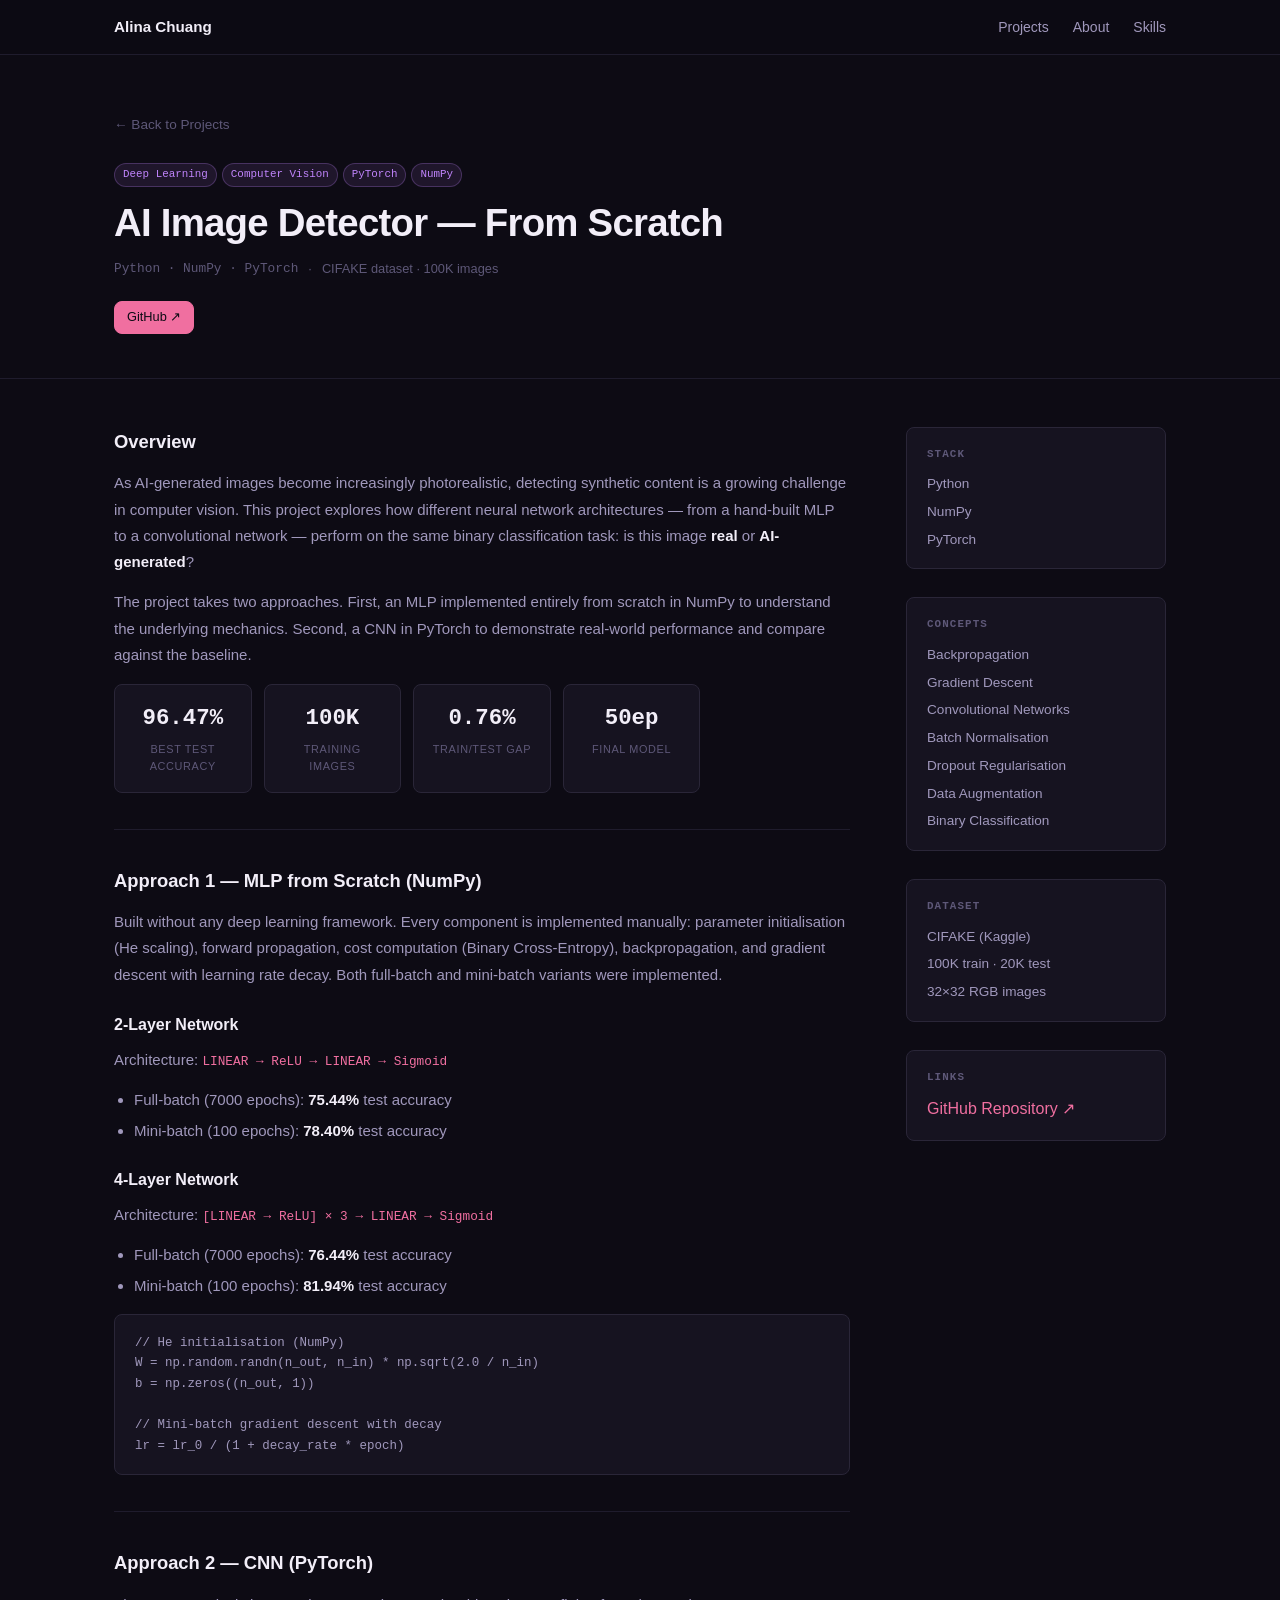
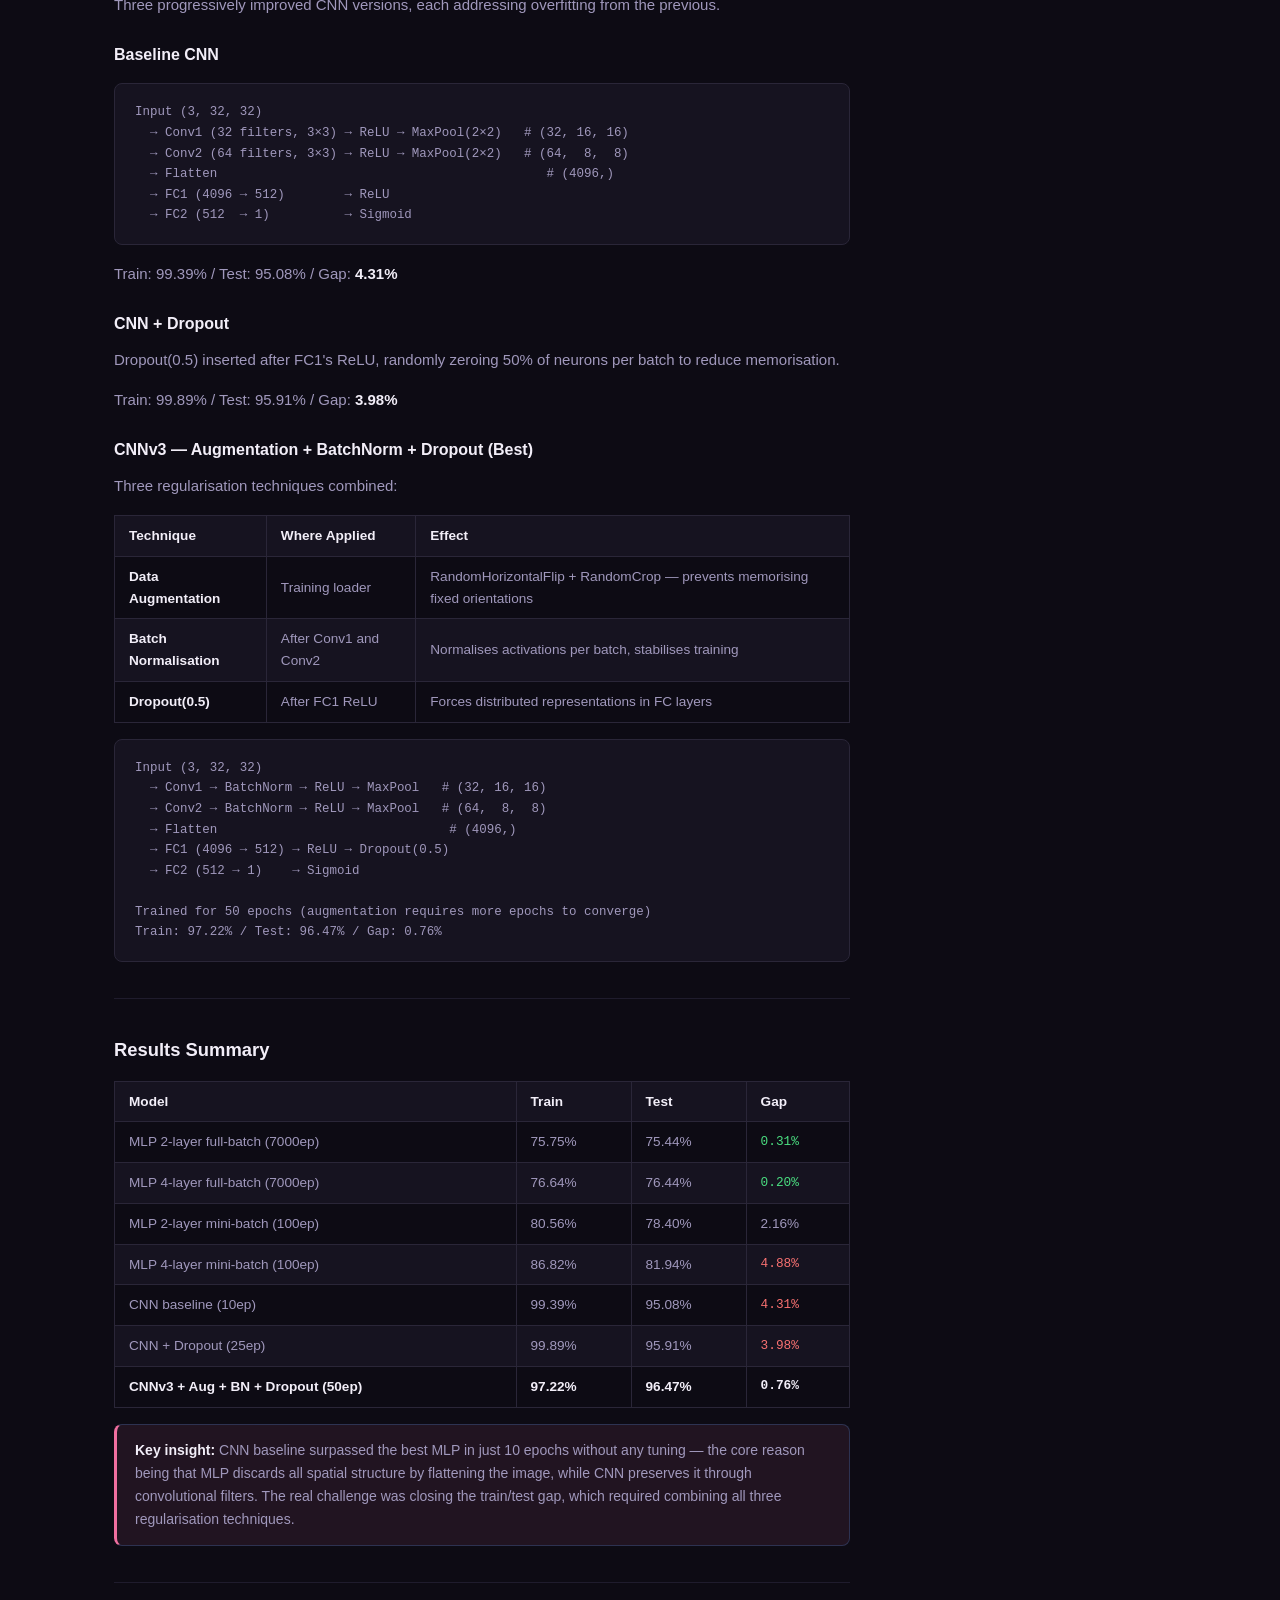
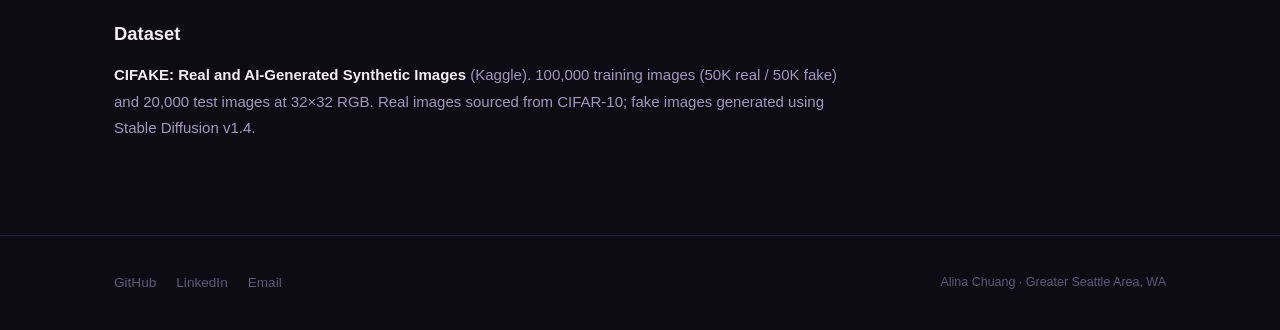
==== ai-detector.html @ 81449f3f "Initial portfolio" ====
<!DOCTYPE html>
<html lang="en">
<head>
  <meta charset="UTF-8">
  <meta name="viewport" content="width=device-width, initial-scale=1.0">
  <title>AI Image Detector — Alina Chuang</title>
  <meta name="description" content="Binary classifier for real vs AI-generated images. MLP from scratch in NumPy, CNN in PyTorch. 96.47% test accuracy on CIFAKE.">
  <link rel="stylesheet" href="style.css">
</head>
<body>

<nav>
  <div class="nav-inner">
    <a href="index.html" class="nav-logo">Alina Chuang</a>
    <ul class="nav-links">
      <li><a href="index.html#projects">Projects</a></li>
      <li><a href="index.html#about">About</a></li>
      <li><a href="index.html#skills">Skills</a></li>
    </ul>
  </div>
</nav>

<!-- ── Project Hero ─────────────────────────────────── -->
<section class="proj-hero">
  <div class="container">
    <a href="index.html#projects" class="back-link">← Back to Projects</a>

    <div class="card-tags" style="margin-bottom: 14px;">
      <span class="tag tag-ml">Deep Learning</span>
      <span class="tag tag-ml">Computer Vision</span>
      <span class="tag tag-ml">PyTorch</span>
      <span class="tag tag-ml">NumPy</span>
    </div>

    <h1>AI Image Detector — From Scratch</h1>

    <div class="proj-meta">
      <span style="font-size: .8rem; color: var(--text-muted); font-family: var(--mono);">Python · NumPy · PyTorch</span>
      <span style="font-size: .8rem; color: var(--text-muted);">·</span>
      <span style="font-size: .8rem; color: var(--text-muted);">CIFAKE dataset · 100K images</span>
    </div>

    <div class="proj-links">
      <a href="https://github.com/alina0607/ai-image-detector-from-scratch" class="btn btn-primary btn-sm" target="_blank" rel="noopener">GitHub ↗</a>
    </div>
  </div>
</section>

<!-- ── Body ─────────────────────────────────────────── -->
<div class="proj-body">
  <div class="container">
    <div class="proj-grid">

      <!-- Main content -->
      <article class="prose">

        <h2>Overview</h2>
        <p>
          As AI-generated images become increasingly photorealistic, detecting synthetic content
          is a growing challenge in computer vision. This project explores how different neural
          network architectures — from a hand-built MLP to a convolutional network — perform on
          the same binary classification task: is this image <strong>real</strong> or
          <strong>AI-generated</strong>?
        </p>
        <p>
          The project takes two approaches. First, an MLP implemented entirely from scratch in
          NumPy to understand the underlying mechanics. Second, a CNN in PyTorch to demonstrate
          real-world performance and compare against the baseline.
        </p>

        <div class="result-grid">
          <div class="result-box">
            <div class="val">96.47%</div>
            <div class="lbl">Best Test Accuracy</div>
          </div>
          <div class="result-box">
            <div class="val">100K</div>
            <div class="lbl">Training Images</div>
          </div>
          <div class="result-box">
            <div class="val">0.76%</div>
            <div class="lbl">Train/Test Gap</div>
          </div>
          <div class="result-box">
            <div class="val">50ep</div>
            <div class="lbl">Final Model</div>
          </div>
        </div>

        <h2>Approach 1 — MLP from Scratch (NumPy)</h2>
        <p>
          Built without any deep learning framework. Every component is implemented manually:
          parameter initialisation (He scaling), forward propagation, cost computation
          (Binary Cross-Entropy), backpropagation, and gradient descent with learning rate decay.
          Both full-batch and mini-batch variants were implemented.
        </p>

        <h3>2-Layer Network</h3>
        <p>Architecture: <code style="font-family: var(--mono); font-size: .85em; color: var(--accent);">LINEAR → ReLU → LINEAR → Sigmoid</code></p>
        <ul>
          <li>Full-batch (7000 epochs): <strong>75.44%</strong> test accuracy</li>
          <li>Mini-batch (100 epochs): <strong>78.40%</strong> test accuracy</li>
        </ul>

        <h3>4-Layer Network</h3>
        <p>Architecture: <code style="font-family: var(--mono); font-size: .85em; color: var(--accent);">[LINEAR → ReLU] × 3 → LINEAR → Sigmoid</code></p>
        <ul>
          <li>Full-batch (7000 epochs): <strong>76.44%</strong> test accuracy</li>
          <li>Mini-batch (100 epochs): <strong>81.94%</strong> test accuracy</li>
        </ul>

        <div class="code-block">// He initialisation (NumPy)
W = np.random.randn(n_out, n_in) * np.sqrt(2.0 / n_in)
b = np.zeros((n_out, 1))

// Mini-batch gradient descent with decay
lr = lr_0 / (1 + decay_rate * epoch)</div>

        <h2>Approach 2 — CNN (PyTorch)</h2>
        <p>
          Three progressively improved CNN versions, each addressing overfitting from the previous.
        </p>

        <h3>Baseline CNN</h3>
        <div class="code-block">Input (3, 32, 32)
  → Conv1 (32 filters, 3×3) → ReLU → MaxPool(2×2)   # (32, 16, 16)
  → Conv2 (64 filters, 3×3) → ReLU → MaxPool(2×2)   # (64,  8,  8)
  → Flatten                                            # (4096,)
  → FC1 (4096 → 512)        → ReLU
  → FC2 (512  → 1)          → Sigmoid</div>
        <p>Train: 99.39% / Test: 95.08% / Gap: <strong>4.31%</strong></p>

        <h3>CNN + Dropout</h3>
        <p>
          Dropout(0.5) inserted after FC1's ReLU, randomly zeroing 50% of neurons per batch
          to reduce memorisation.
        </p>
        <p>Train: 99.89% / Test: 95.91% / Gap: <strong>3.98%</strong></p>

        <h3>CNNv3 — Augmentation + BatchNorm + Dropout (Best)</h3>
        <p>Three regularisation techniques combined:</p>

        <table class="compare-table">
          <thead>
            <tr><th>Technique</th><th>Where Applied</th><th>Effect</th></tr>
          </thead>
          <tbody>
            <tr>
              <td><strong>Data Augmentation</strong></td>
              <td>Training loader</td>
              <td>RandomHorizontalFlip + RandomCrop — prevents memorising fixed orientations</td>
            </tr>
            <tr>
              <td><strong>Batch Normalisation</strong></td>
              <td>After Conv1 and Conv2</td>
              <td>Normalises activations per batch, stabilises training</td>
            </tr>
            <tr>
              <td><strong>Dropout(0.5)</strong></td>
              <td>After FC1 ReLU</td>
              <td>Forces distributed representations in FC layers</td>
            </tr>
          </tbody>
        </table>

        <div class="code-block">Input (3, 32, 32)
  → Conv1 → BatchNorm → ReLU → MaxPool   # (32, 16, 16)
  → Conv2 → BatchNorm → ReLU → MaxPool   # (64,  8,  8)
  → Flatten                               # (4096,)
  → FC1 (4096 → 512) → ReLU → Dropout(0.5)
  → FC2 (512 → 1)    → Sigmoid

Trained for 50 epochs (augmentation requires more epochs to converge)
Train: 97.22% / Test: 96.47% / Gap: 0.76%</div>

        <h2>Results Summary</h2>

        <table class="compare-table">
          <thead>
            <tr><th>Model</th><th>Train</th><th>Test</th><th>Gap</th></tr>
          </thead>
          <tbody>
            <tr>
              <td>MLP 2-layer full-batch (7000ep)</td>
              <td>75.75%</td>
              <td>75.44%</td>
              <td class="good">0.31%</td>
            </tr>
            <tr>
              <td>MLP 4-layer full-batch (7000ep)</td>
              <td>76.64%</td>
              <td>76.44%</td>
              <td class="good">0.20%</td>
            </tr>
            <tr>
              <td>MLP 2-layer mini-batch (100ep)</td>
              <td>80.56%</td>
              <td>78.40%</td>
              <td>2.16%</td>
            </tr>
            <tr>
              <td>MLP 4-layer mini-batch (100ep)</td>
              <td>86.82%</td>
              <td>81.94%</td>
              <td class="bad">4.88%</td>
            </tr>
            <tr>
              <td>CNN baseline (10ep)</td>
              <td>99.39%</td>
              <td>95.08%</td>
              <td class="bad">4.31%</td>
            </tr>
            <tr>
              <td>CNN + Dropout (25ep)</td>
              <td>99.89%</td>
              <td>95.91%</td>
              <td class="bad">3.98%</td>
            </tr>
            <tr>
              <td><strong>CNNv3 + Aug + BN + Dropout (50ep)</strong></td>
              <td><strong>97.22%</strong></td>
              <td><strong>96.47%</strong></td>
              <td class="good"><strong>0.76%</strong></td>
            </tr>
          </tbody>
        </table>

        <div class="callout">
          <strong>Key insight:</strong> CNN baseline surpassed the best MLP in just 10 epochs
          without any tuning — the core reason being that MLP discards all spatial structure
          by flattening the image, while CNN preserves it through convolutional filters.
          The real challenge was closing the train/test gap, which required combining all three
          regularisation techniques.
        </div>

        <h2>Dataset</h2>
        <p>
          <strong>CIFAKE: Real and AI-Generated Synthetic Images</strong> (Kaggle).
          100,000 training images (50K real / 50K fake) and 20,000 test images at 32×32 RGB.
          Real images sourced from CIFAR-10; fake images generated using Stable Diffusion v1.4.
        </p>

      </article>

      <!-- Sidebar -->
      <aside class="proj-sidebar">
        <div class="sidebar-card">
          <h4>Stack</h4>
          <div class="sidebar-row">
            <span>Python</span>
            <span>NumPy</span>
            <span>PyTorch</span>
          </div>
        </div>
        <div class="sidebar-card">
          <h4>Concepts</h4>
          <div class="sidebar-row">
            <span>Backpropagation</span>
            <span>Gradient Descent</span>
            <span>Convolutional Networks</span>
            <span>Batch Normalisation</span>
            <span>Dropout Regularisation</span>
            <span>Data Augmentation</span>
            <span>Binary Classification</span>
          </div>
        </div>
        <div class="sidebar-card">
          <h4>Dataset</h4>
          <div class="sidebar-row">
            <span>CIFAKE (Kaggle)</span>
            <span>100K train · 20K test</span>
            <span>32×32 RGB images</span>
          </div>
        </div>
        <div class="sidebar-card">
          <h4>Links</h4>
          <div class="sidebar-row">
            <a href="https://github.com/alina0607/ai-image-detector-from-scratch" target="_blank" rel="noopener">GitHub Repository ↗</a>
          </div>
        </div>
      </aside>

    </div>
  </div>
</div>

<footer>
  <div class="container">
    <div class="footer-inner">
      <div class="footer-links">
        <a href="https://github.com/alina0607" target="_blank" rel="noopener">GitHub</a>
        <a href="https://www.linkedin.com/in/alina-chuang-a77608203/" target="_blank" rel="noopener">LinkedIn</a>
        <a href="mailto:huiyu06078@gmail.com">Email</a>
      </div>
      <span class="footer-copy">Alina Chuang · Greater Seattle Area, WA</span>
    </div>
  </div>
</footer>

</body>
</html>
---- style.css ----
/* ============================================================
   ALINA CHUANG — Portfolio Styles
   ============================================================ */

:root {
  --bg:          #0d0b14;
  --bg-card:     #161320;
  --bg-hover:    #1e1b2c;
  --border:      #2a2638;
  --border-sub:  #1f1c2d;

  --text:        #f2eef8;
  --text-sec:    #a098bc;
  --text-muted:  #5e5878;

  --accent:      #f06fa0;
  --accent-h:    #f891b8;
  --accent-bg:   rgba(240,111,160,0.09);

  --orange:      #fb923c;
  --green:       #4ade80;
  --purple:      #c084fc;
  --red:         #f87171;

  --r:    8px;
  --r-sm: 4px;
  --r-lg: 12px;
  --t:    150ms ease;

  --sans: -apple-system, BlinkMacSystemFont, 'Segoe UI', sans-serif;
  --mono: 'JetBrains Mono', 'Fira Code', Consolas, monospace;
}

*, *::before, *::after { box-sizing: border-box; margin: 0; padding: 0; }
html  { scroll-behavior: smooth; }
body  { background: var(--bg); color: var(--text); font-family: var(--sans);
        line-height: 1.6; -webkit-font-smoothing: antialiased; }
a     { color: var(--accent); text-decoration: none; transition: color var(--t); }
a:hover { color: var(--accent-h); }
img   { max-width: 100%; display: block; }

/* ── Layout ─────────────────────────────────────────── */
.container { max-width: 1100px; margin: 0 auto; padding: 0 24px; }
section    { padding: 80px 0; }

/* ── Nav ─────────────────────────────────────────────── */
nav {
  position: sticky; top: 0; z-index: 100;
  background: rgba(13,11,20,0.88);
  backdrop-filter: blur(14px);
  border-bottom: 1px solid var(--border-sub);
}
.nav-inner {
  display: flex; align-items: center; justify-content: space-between;
  padding: 14px 24px; max-width: 1100px; margin: 0 auto;
}
.nav-logo { font-weight: 700; font-size: .95rem; color: var(--text); }
.nav-logo:hover { color: var(--accent); }
.nav-links { display: flex; gap: 24px; list-style: none; }
.nav-links a { color: var(--text-sec); font-size: .875rem; }
.nav-links a:hover { color: var(--text); }

/* ── Hero ────────────────────────────────────────────── */
#hero {
  padding: 96px 0 72px;
  border-bottom: 1px solid var(--border-sub);
}
.hero-inner {
  display: flex; align-items: center;
  justify-content: space-between; gap: 56px;
}
.hero-text { flex: 1; min-width: 0; }
.hero-photo { flex-shrink: 0; }
.hero-avatar {
  width: 260px; height: 260px; border-radius: 50%;
  object-fit: cover; object-position: center top;
  border: 2px solid var(--border);
  box-shadow: 0 0 0 8px var(--accent-bg);
  display: block;
}
.hero-eyebrow {
  font-size: .75rem; font-family: var(--mono); color: var(--accent);
  text-transform: uppercase; letter-spacing: .12em; margin-bottom: 16px;
}
.hero-name {
  font-size: clamp(2.4rem,6vw,3.8rem); font-weight: 700;
  letter-spacing: -.025em; line-height: 1.1; margin-bottom: 10px;
}
.hero-role {
  font-size: 1.15rem; color: var(--text-sec); margin-bottom: 18px;
}
.hero-role .dot { color: var(--accent); margin: 0 6px; }
.hero-bio {
  font-size: .9375rem; color: var(--text-sec); max-width: 520px;
  line-height: 1.75; margin-bottom: 32px;
}
.hero-ctas { display: flex; gap: 10px; flex-wrap: wrap; }
@media (max-width: 640px) {
  .hero-inner { flex-direction: column-reverse; gap: 28px; }
  .hero-avatar { width: 120px; height: 120px; }
}

/* ── Buttons ─────────────────────────────────────────── */
.btn {
  display: inline-flex; align-items: center; gap: 6px;
  padding: 8px 16px; border-radius: var(--r);
  font-size: .875rem; font-weight: 500;
  border: 1px solid transparent; transition: all var(--t); cursor: pointer;
}
.btn-primary  { background: var(--accent); color: #0d0b14; border-color: var(--accent); }
.btn-primary:hover { background: var(--accent-h); border-color: var(--accent-h); color: #0d0b14; }
.btn-outline  { background: transparent; color: var(--text); border-color: var(--border); }
.btn-outline:hover { background: var(--bg-hover); border-color: var(--text-sec); color: var(--text); }
.btn-sm { padding: 5px 12px; font-size: .8rem; }

/* ── Section labels ──────────────────────────────────── */
.sec-label {
  font-size: .72rem; font-family: var(--mono); color: var(--accent);
  text-transform: uppercase; letter-spacing: .12em; margin-bottom: 6px;
}
.sec-title { font-size: 1.6rem; font-weight: 700; margin-bottom: 36px; }

/* ── Card thumbnails ────────────────────────────────── */
.card-thumb {
  margin: -24px -24px 0;
  border-radius: var(--r-lg) var(--r-lg) 0 0;
  overflow: hidden;
  aspect-ratio: 16/9;
  position: relative;
  display: block;
}
.card-thumb img {
  width: 100%; height: 100%; object-fit: cover; display: block;
  transition: transform 0.35s ease;
}
.project-card:hover .card-thumb img { transform: scale(1.04); }
.card-thumb-play {
  position: absolute; inset: 0;
  display: flex; align-items: center; justify-content: center;
  background: rgba(0,0,0,0.28);
  transition: background 0.2s;
}
.card-thumb:hover .card-thumb-play { background: rgba(0,0,0,0.48); }
.card-thumb-play svg { width: 52px; height: 52px; filter: drop-shadow(0 2px 8px rgba(0,0,0,.5)); }
.card-thumb-placeholder {
  margin: -24px -24px 0;
  border-radius: var(--r-lg) var(--r-lg) 0 0;
  aspect-ratio: 16/9;
  display: flex; align-items: center; justify-content: center;
  background: linear-gradient(135deg, #1a0e24 0%, #200d1c 50%, #1c1020 100%);
  position: relative; overflow: hidden;
}
.card-thumb-placeholder::before {
  content: '';
  position: absolute; inset: 0;
  background: radial-gradient(ellipse at 30% 40%, rgba(240,111,160,.18) 0%, transparent 60%),
              radial-gradient(ellipse at 70% 65%, rgba(251,146,60,.1) 0%, transparent 55%);
}
.card-thumb-placeholder span {
  font-size: .72rem; font-family: var(--mono); color: rgba(240,111,160,.65);
  letter-spacing: .1em; text-transform: uppercase; position: relative; z-index: 1;
  text-align: center; padding: 0 20px;
}

/* ── Project video hero (detail pages) ──────────────── */
.video-thumb {
  margin-bottom: 32px; border-radius: var(--r-lg); overflow: hidden;
  aspect-ratio: 16/9; position: relative; display: block;
  border: 1px solid var(--border);
}
.video-thumb img {
  width: 100%; height: 100%; object-fit: cover; display: block;
  transition: transform 0.3s ease;
}
.video-thumb:hover img { transform: scale(1.02); }
.video-thumb-play {
  position: absolute; inset: 0;
  display: flex; align-items: center; justify-content: center;
  background: rgba(0,0,0,0.3); transition: background 0.2s;
}
.video-thumb:hover .video-thumb-play { background: rgba(0,0,0,0.5); }
.video-thumb-play svg { width: 64px; height: 64px; filter: drop-shadow(0 2px 12px rgba(0,0,0,.6)); }

/* ── Project cards ───────────────────────────────────── */
.projects-grid {
  display: grid;
  grid-template-columns: repeat(auto-fill, minmax(310px,1fr));
  gap: 20px;
}
.project-card {
  background: var(--bg-card); border: 1px solid var(--border);
  border-radius: var(--r-lg); padding: 24px;
  display: flex; flex-direction: column; gap: 14px;
  transition: border-color var(--t), transform var(--t), box-shadow var(--t);
  box-shadow: 0 1px 4px rgba(0,0,0,.06);
}
.project-card:hover { border-color: var(--accent); transform: translateY(-2px); box-shadow: 0 8px 28px rgba(240,111,160,.12); }
.project-card.featured { border-color: rgba(88,166,255,.35); }

.card-top { display: flex; justify-content: space-between; align-items: flex-start; gap: 10px; }
.card-tags { display: flex; flex-wrap: wrap; gap: 5px; }
.card-links { display: flex; gap: 6px; flex-shrink: 0; }

.tag {
  font-size: .68rem; font-family: var(--mono);
  padding: 2px 8px; border-radius: 20px; font-weight: 500;
}
.tag-ml     { background: rgba(192,132,252,.1);  color: var(--purple); border: 1px solid rgba(192,132,252,.25); }
.tag-sys    { background: rgba(240,111,160,.1); color: var(--accent);  border: 1px solid rgba(240,111,160,.25); }
.tag-game   { background: rgba(251,146,60,.1);  color: var(--orange);  border: 1px solid rgba(251,146,60,.25);  }

.icon-link {
  font-size: .72rem; color: var(--text-muted);
  padding: 3px 8px; border: 1px solid var(--border);
  border-radius: var(--r-sm); transition: all var(--t); white-space: nowrap;
}
.icon-link:hover { color: var(--text); border-color: var(--text-sec); background: var(--bg-hover); }

.project-card h3 { font-size: 1rem; font-weight: 600; }
.project-card h3 a { color: var(--text); }
.project-card h3 a:hover { color: var(--accent); }
.project-card > p { font-size: .875rem; color: var(--text-sec); line-height: 1.65; flex-grow: 1; }

.card-stats {
  display: grid; grid-template-columns: repeat(3,1fr); gap: 10px;
  padding: 14px 0;
  border-top: 1px solid var(--border-sub);
  border-bottom: 1px solid var(--border-sub);
}
.stat-value { display: block; font-size: 1.05rem; font-weight: 700; font-family: var(--mono); color: var(--text); }
.stat-label { font-size: .65rem; color: var(--text-muted); text-transform: uppercase; letter-spacing: .05em; }
.card-stack { font-size: .72rem; font-family: var(--mono); color: var(--text-muted); }

/* ── About ───────────────────────────────────────────── */
.about-grid { display: grid; grid-template-columns: 1fr 260px; gap: 56px; align-items: start; }
.about-text p { color: var(--text-sec); margin-bottom: 14px; line-height: 1.75; font-size: .9375rem; }
.about-text p:last-child { margin-bottom: 0; }

/* Avatar */
.avatar {
  width: 80px; height: 80px; border-radius: 50%;
  background: var(--bg-hover); border: 2px solid var(--border);
  display: flex; align-items: center; justify-content: center;
  font-size: 1.4rem; font-weight: 700; color: var(--accent);
  margin-bottom: 20px; overflow: hidden;
}
.avatar img { width: 100%; height: 100%; object-fit: cover; }
.avatar-photo {
  width: 180px; border-radius: var(--r-lg);
  border: 1px solid var(--border);
  display: block; margin-bottom: 24px;
}

.sidebar-card {
  background: var(--bg-card); border: 1px solid var(--border);
  border-radius: var(--r); padding: 18px 20px; margin-bottom: 14px;
}
.sidebar-card:last-child { margin-bottom: 0; }
.sidebar-card h4 {
  font-size: .68rem; font-family: var(--mono);
  color: var(--text-muted); text-transform: uppercase;
  letter-spacing: .1em; margin-bottom: 10px;
}
.sidebar-row { display: flex; flex-direction: column; gap: 6px; }
.sidebar-row span { font-size: .85rem; color: var(--text-sec); }
.sidebar-row strong { color: var(--text); font-size: .875rem; }

/* ── Skills ──────────────────────────────────────────── */
.skills-grid { display: grid; grid-template-columns: repeat(auto-fill, minmax(200px,1fr)); gap: 14px; }
.skill-group {
  background: var(--bg-card); border: 1px solid var(--border);
  border-radius: var(--r); padding: 18px 20px;
}
.skill-group h4 {
  font-size: .68rem; font-family: var(--mono); color: var(--accent);
  text-transform: uppercase; letter-spacing: .1em; margin-bottom: 10px;
}
.skill-list { list-style: none; display: flex; flex-direction: column; gap: 5px; }
.skill-list li { font-size: .85rem; color: var(--text-sec); display: flex; align-items: center; gap: 7px; }
.skill-list li::before { content: '▸'; color: var(--accent); font-size: .65rem; flex-shrink: 0; }

/* ── Education ───────────────────────────────────────── */
.edu-list { display: flex; flex-direction: column; gap: 12px; margin-bottom: 28px; }
.edu-item {
  background: var(--bg-card); border: 1px solid var(--border);
  border-radius: var(--r); padding: 18px 22px;
  display: flex; justify-content: space-between; align-items: flex-start; gap: 16px;
}
.edu-school { font-weight: 600; color: var(--text); font-size: .925rem; }
.edu-degree  { font-size: .85rem; color: var(--text-sec); margin-top: 3px; }
.edu-detail  { font-size: .78rem; color: var(--text-muted); margin-top: 4px; font-family: var(--mono); }
.edu-date    { font-size: .78rem; color: var(--text-muted); white-space: nowrap; font-family: var(--mono); flex-shrink: 0; }

.awards-grid { display: grid; grid-template-columns: repeat(auto-fill, minmax(240px,1fr)); gap: 10px; }
.award-item {
  background: var(--bg-card); border: 1px solid var(--border);
  border-left: 3px solid var(--accent);
  border-radius: var(--r); padding: 14px 18px;
}
.award-title  { font-size: .875rem; font-weight: 600; color: var(--text); margin-bottom: 3px; }
.award-detail { font-size: .78rem; color: var(--text-muted); }

/* ── Experience strip ────────────────────────────────── */
.exp-list { display: flex; flex-direction: column; gap: 12px; }
.exp-item {
  background: var(--bg-card); border: 1px solid var(--border);
  border-radius: var(--r); padding: 18px 22px;
  display: flex; justify-content: space-between; align-items: flex-start; gap: 16px;
}
.exp-left {}
.exp-title  { font-weight: 600; color: var(--text); font-size: .925rem; }
.exp-place  { font-size: .85rem; color: var(--text-sec); margin-top: 2px; }
.exp-date   { font-size: .78rem; color: var(--text-muted); white-space: nowrap; font-family: var(--mono); flex-shrink: 0; }

/* ── Footer ──────────────────────────────────────────── */
footer { border-top: 1px solid var(--border-sub); padding: 36px 0; }
.footer-inner { display: flex; justify-content: space-between; align-items: center; flex-wrap: wrap; gap: 14px; }
.footer-links { display: flex; gap: 20px; }
.footer-links a { font-size: .85rem; color: var(--text-muted); }
.footer-links a:hover { color: var(--text); }
.footer-copy { font-size: .78rem; color: var(--text-muted); }

/* ══════════════════════════════════════════════════════
   PROJECT DETAIL PAGES
══════════════════════════════════════════════════════ */
.proj-hero { padding: 56px 0 44px; border-bottom: 1px solid var(--border-sub); }
.back-link {
  display: inline-flex; align-items: center; gap: 6px;
  font-size: .85rem; color: var(--text-muted); margin-bottom: 28px;
}
.back-link:hover { color: var(--text); }
.proj-hero h1 {
  font-size: clamp(1.75rem,4vw,2.4rem); font-weight: 700;
  letter-spacing: -.02em; line-height: 1.15; margin-bottom: 10px;
}
.proj-meta { display: flex; flex-wrap: wrap; align-items: center; gap: 10px; margin-top: 14px; }
.proj-links { display: flex; gap: 10px; margin-top: 22px; flex-wrap: wrap; }

.proj-body { padding: 48px 0 80px; }
.proj-grid { display: grid; grid-template-columns: 1fr 260px; gap: 56px; align-items: start; }

.prose h2 {
  font-size: 1.15rem; font-weight: 600; color: var(--text);
  margin: 36px 0 14px;
  padding-top: 36px; border-top: 1px solid var(--border-sub);
}
.prose h2:first-child { margin-top: 0; padding-top: 0; border-top: none; }
.prose h3 { font-size: 1rem; font-weight: 600; color: var(--text); margin: 24px 0 10px; }
.prose p  { font-size: .9375rem; color: var(--text-sec); line-height: 1.75; margin-bottom: 14px; }
.prose ul, .prose ol { margin: 0 0 14px 20px; display: flex; flex-direction: column; gap: 7px; }
.prose li { font-size: .9375rem; color: var(--text-sec); line-height: 1.6; }
.prose strong { color: var(--text); }

.code-block {
  background: var(--bg-card); border: 1px solid var(--border); border-radius: var(--r);
  padding: 18px 20px; margin: 16px 0; overflow-x: auto;
  font-family: var(--mono); font-size: .78rem; line-height: 1.65; color: var(--text-sec);
  white-space: pre;
}
.code-label { font-size: .65rem; font-family: var(--mono); color: var(--text-muted);
              text-transform: uppercase; letter-spacing: .08em; margin-bottom: 6px; }

.compare-table { width: 100%; border-collapse: collapse; margin: 16px 0; font-size: .85rem; }
.compare-table th { background: var(--bg-card); color: var(--text); padding: 9px 14px;
                    text-align: left; font-weight: 600; border: 1px solid var(--border); }
.compare-table td { padding: 9px 14px; border: 1px solid var(--border); color: var(--text-sec); }
.compare-table tr:nth-child(even) td { background: var(--bg-card); }
.compare-table .good { color: var(--green); font-family: var(--mono); font-size: .8rem; }
.compare-table .bad  { color: var(--red);   font-family: var(--mono); font-size: .8rem; }

.callout {
  background: var(--accent-bg); border: 1px solid rgba(88,166,255,.22);
  border-left: 3px solid var(--accent); border-radius: var(--r);
  padding: 14px 18px; margin: 16px 0; font-size: .875rem; color: var(--text-sec); line-height: 1.65;
}
.callout strong { color: var(--text); }

.result-grid { display: grid; grid-template-columns: repeat(auto-fill, minmax(130px,1fr)); gap: 12px; margin: 16px 0; }
.result-box {
  background: var(--bg-card); border: 1px solid var(--border); border-radius: var(--r);
  padding: 16px; text-align: center;
}
.result-box .val { font-size: 1.4rem; font-weight: 700; font-family: var(--mono); color: var(--text); }
.result-box .lbl { font-size: .68rem; color: var(--text-muted); text-transform: uppercase;
                   letter-spacing: .06em; margin-top: 4px; }

.proj-sidebar { display: flex; flex-direction: column; gap: 14px; position: sticky; top: 72px; }

/* ── Responsive ──────────────────────────────────────── */
@media (max-width: 768px) {
  section { padding: 60px 0; }
  #hero   { padding: 64px 0 48px; }
  .about-grid, .proj-grid { grid-template-columns: 1fr; gap: 32px; }
  .proj-sidebar { position: static; }
  .edu-item, .exp-item { flex-direction: column; gap: 4px; }
  .nav-links { gap: 16px; }
}
@media (max-width: 480px) {
  .nav-links { display: none; }
  .projects-grid { grid-template-columns: 1fr; }
  .card-stats { grid-template-columns: repeat(3,1fr); }
}
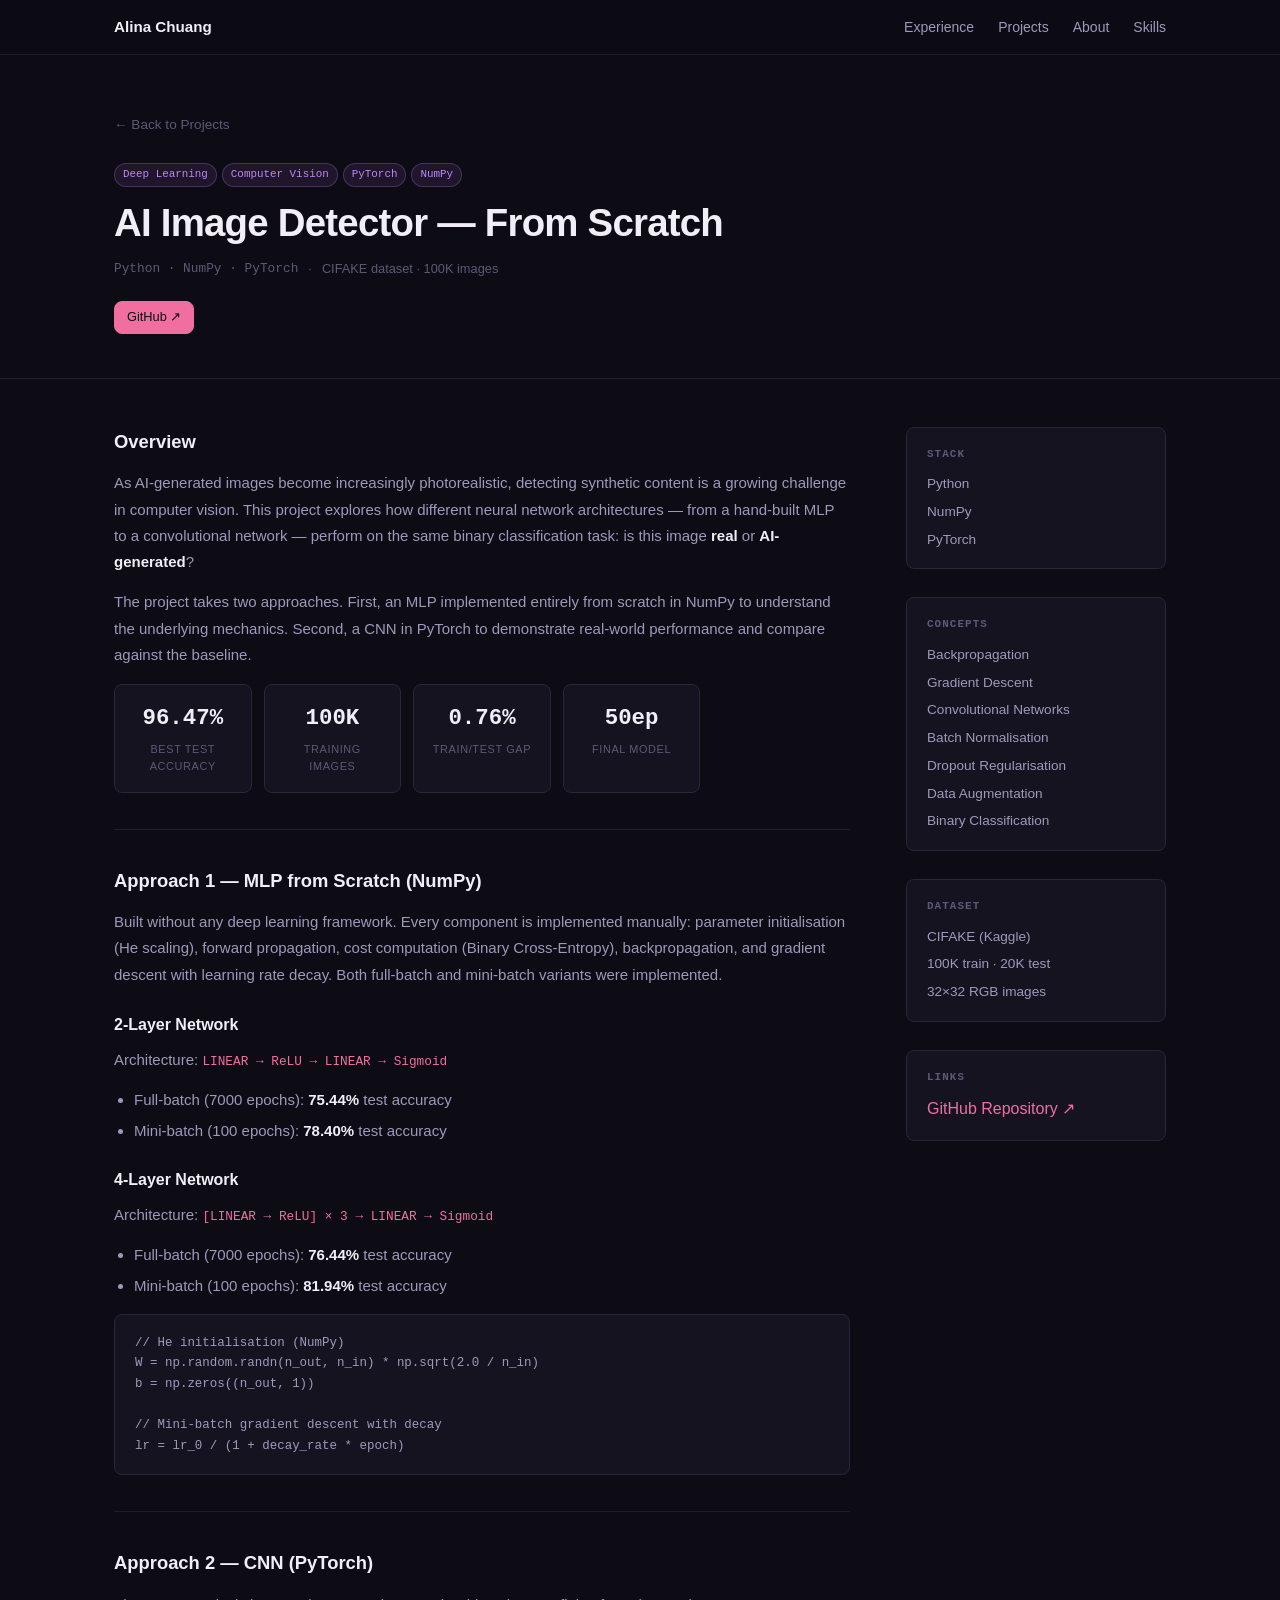
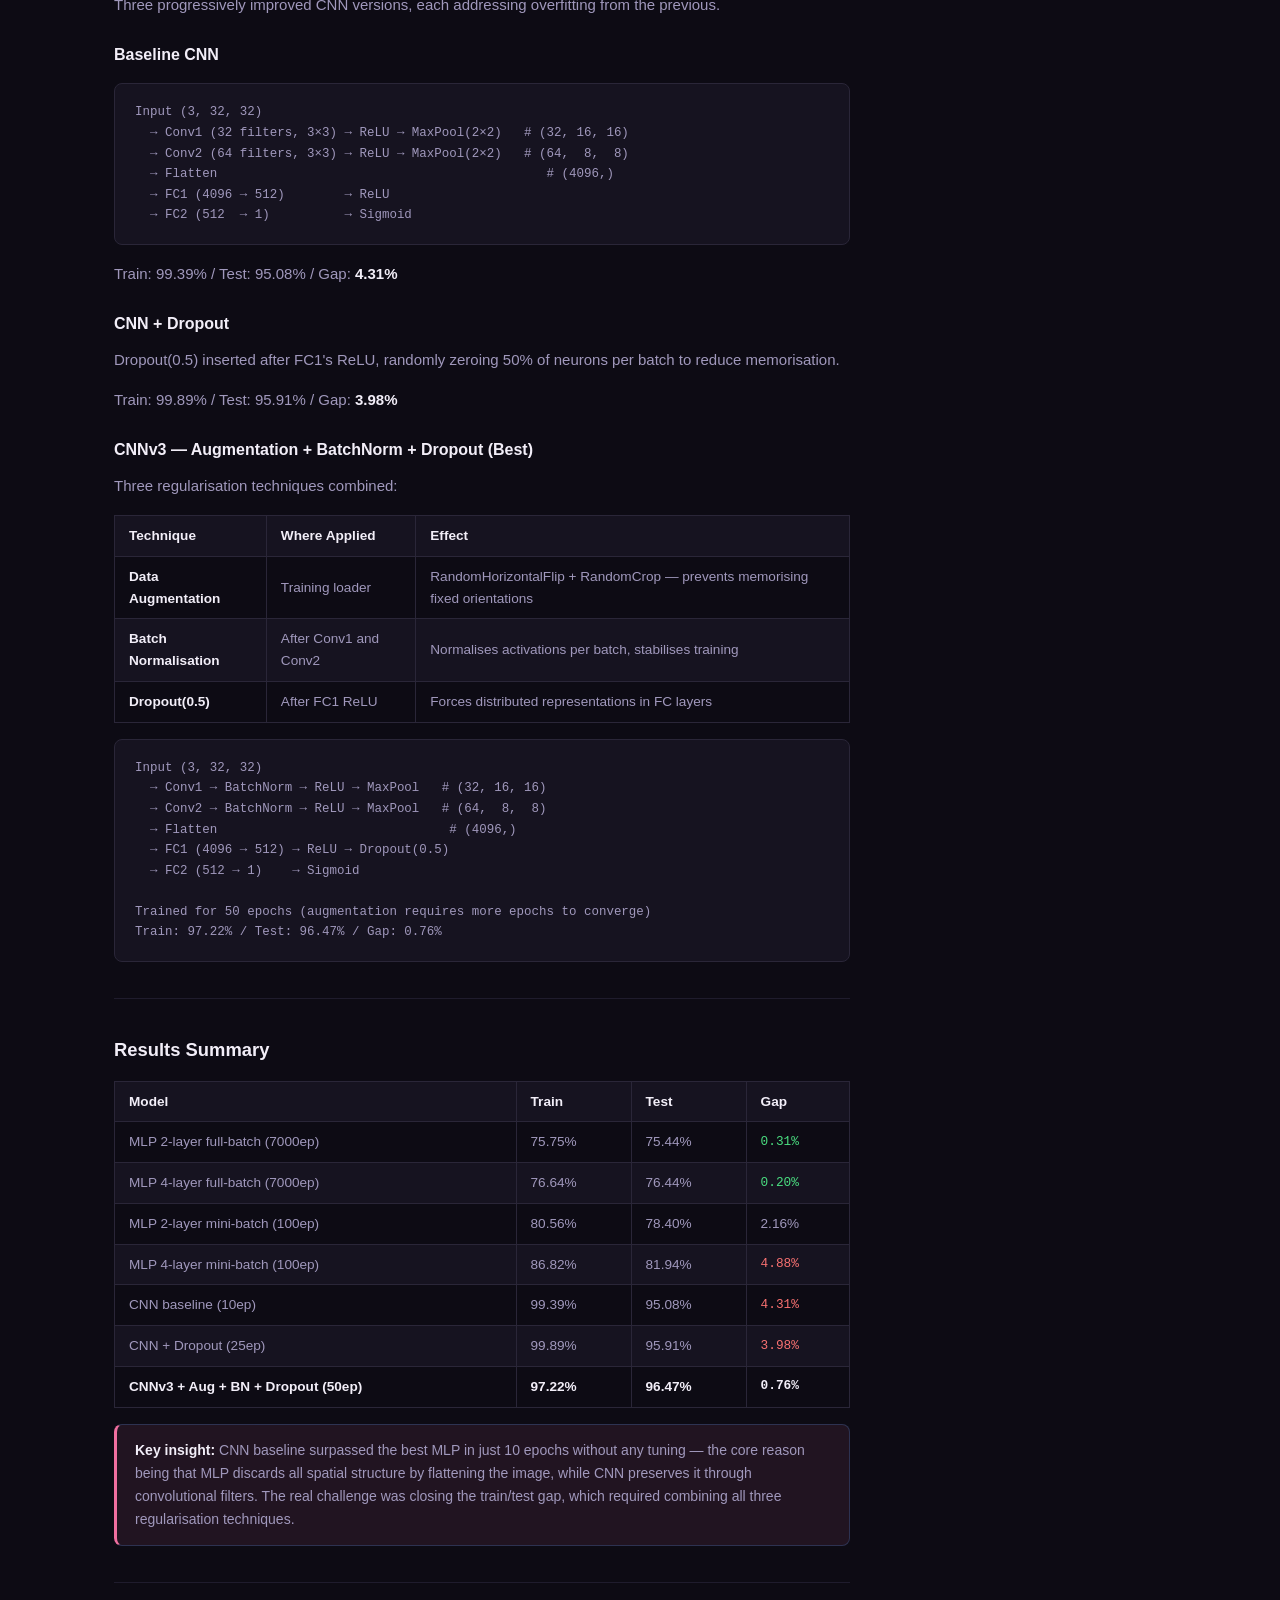
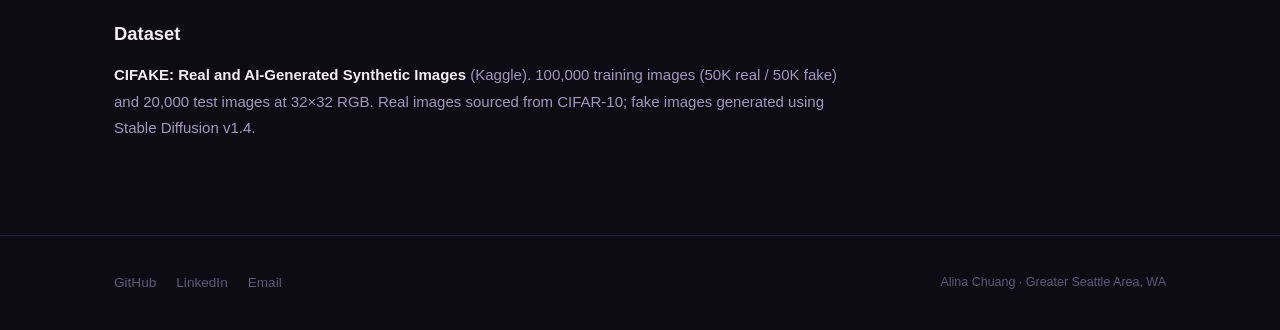
==== commit e6d5c097: "feat: align site with updated ML Engineer resume Adds the Autar experience the site was missing enti" ====
--- a/ai-detector.html
+++ b/ai-detector.html
@@ -13,6 +13,7 @@
   <div class="nav-inner">
     <a href="index.html" class="nav-logo">Alina Chuang</a>
     <ul class="nav-links">
+      <li><a href="index.html#experience">Experience</a></li>
       <li><a href="index.html#projects">Projects</a></li>
       <li><a href="index.html#about">About</a></li>
       <li><a href="index.html#skills">Skills</a></li>
@@ -289,7 +290,7 @@
     <div class="footer-inner">
       <div class="footer-links">
         <a href="https://github.com/alina0607" target="_blank" rel="noopener">GitHub</a>
-        <a href="https://www.linkedin.com/in/alina-chuang-a77608203/" target="_blank" rel="noopener">LinkedIn</a>
+        <a href="https://www.linkedin.com/in/alinachuang/" target="_blank" rel="noopener">LinkedIn</a>
         <a href="mailto:huiyu06078@gmail.com">Email</a>
       </div>
       <span class="footer-copy">Alina Chuang · Greater Seattle Area, WA</span>
--- a/style.css
+++ b/style.css
@@ -193,6 +193,7 @@
   display: flex; flex-direction: column; gap: 14px;
   transition: border-color var(--t), transform var(--t), box-shadow var(--t);
   box-shadow: 0 1px 4px rgba(0,0,0,.06);
+  cursor: pointer;
 }
 .project-card:hover { border-color: var(--accent); transform: translateY(-2px); box-shadow: 0 8px 28px rgba(240,111,160,.12); }
 .project-card.featured { border-color: rgba(88,166,255,.35); }
@@ -290,6 +291,17 @@
 .edu-degree  { font-size: .85rem; color: var(--text-sec); margin-top: 3px; }
 .edu-detail  { font-size: .78rem; color: var(--text-muted); margin-top: 4px; font-family: var(--mono); }
 .edu-date    { font-size: .78rem; color: var(--text-muted); white-space: nowrap; font-family: var(--mono); flex-shrink: 0; }
+
+.exp-item { padding: 20px 22px; }
+.exp-bullets { list-style: none; margin-top: 12px; display: flex; flex-direction: column; gap: 7px; }
+.exp-bullets li {
+  font-size: .85rem; color: var(--text-sec); line-height: 1.6;
+  padding-left: 16px; position: relative;
+}
+.exp-bullets li::before {
+  content: '▸'; color: var(--accent); font-size: .65rem;
+  position: absolute; left: 0; top: .45em;
+}
 
 .awards-grid { display: grid; grid-template-columns: repeat(auto-fill, minmax(240px,1fr)); gap: 10px; }
 .award-item {
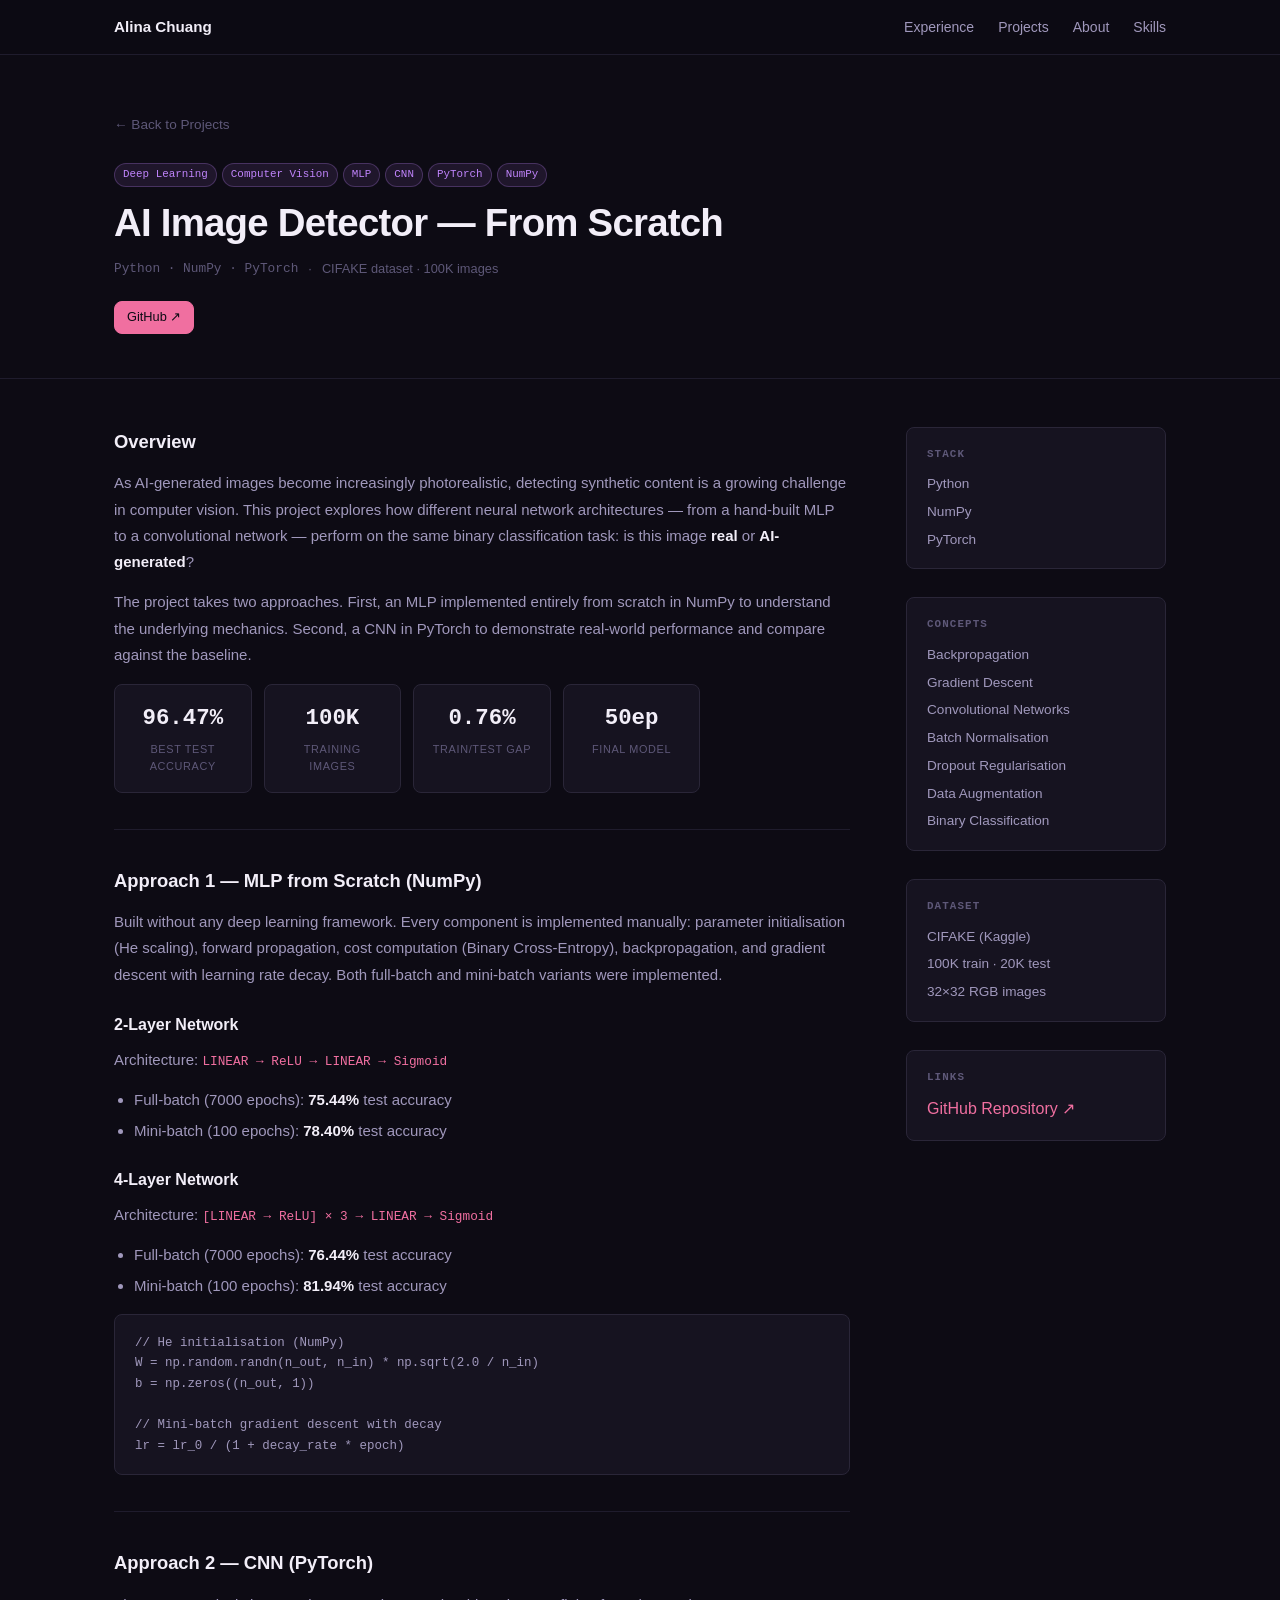
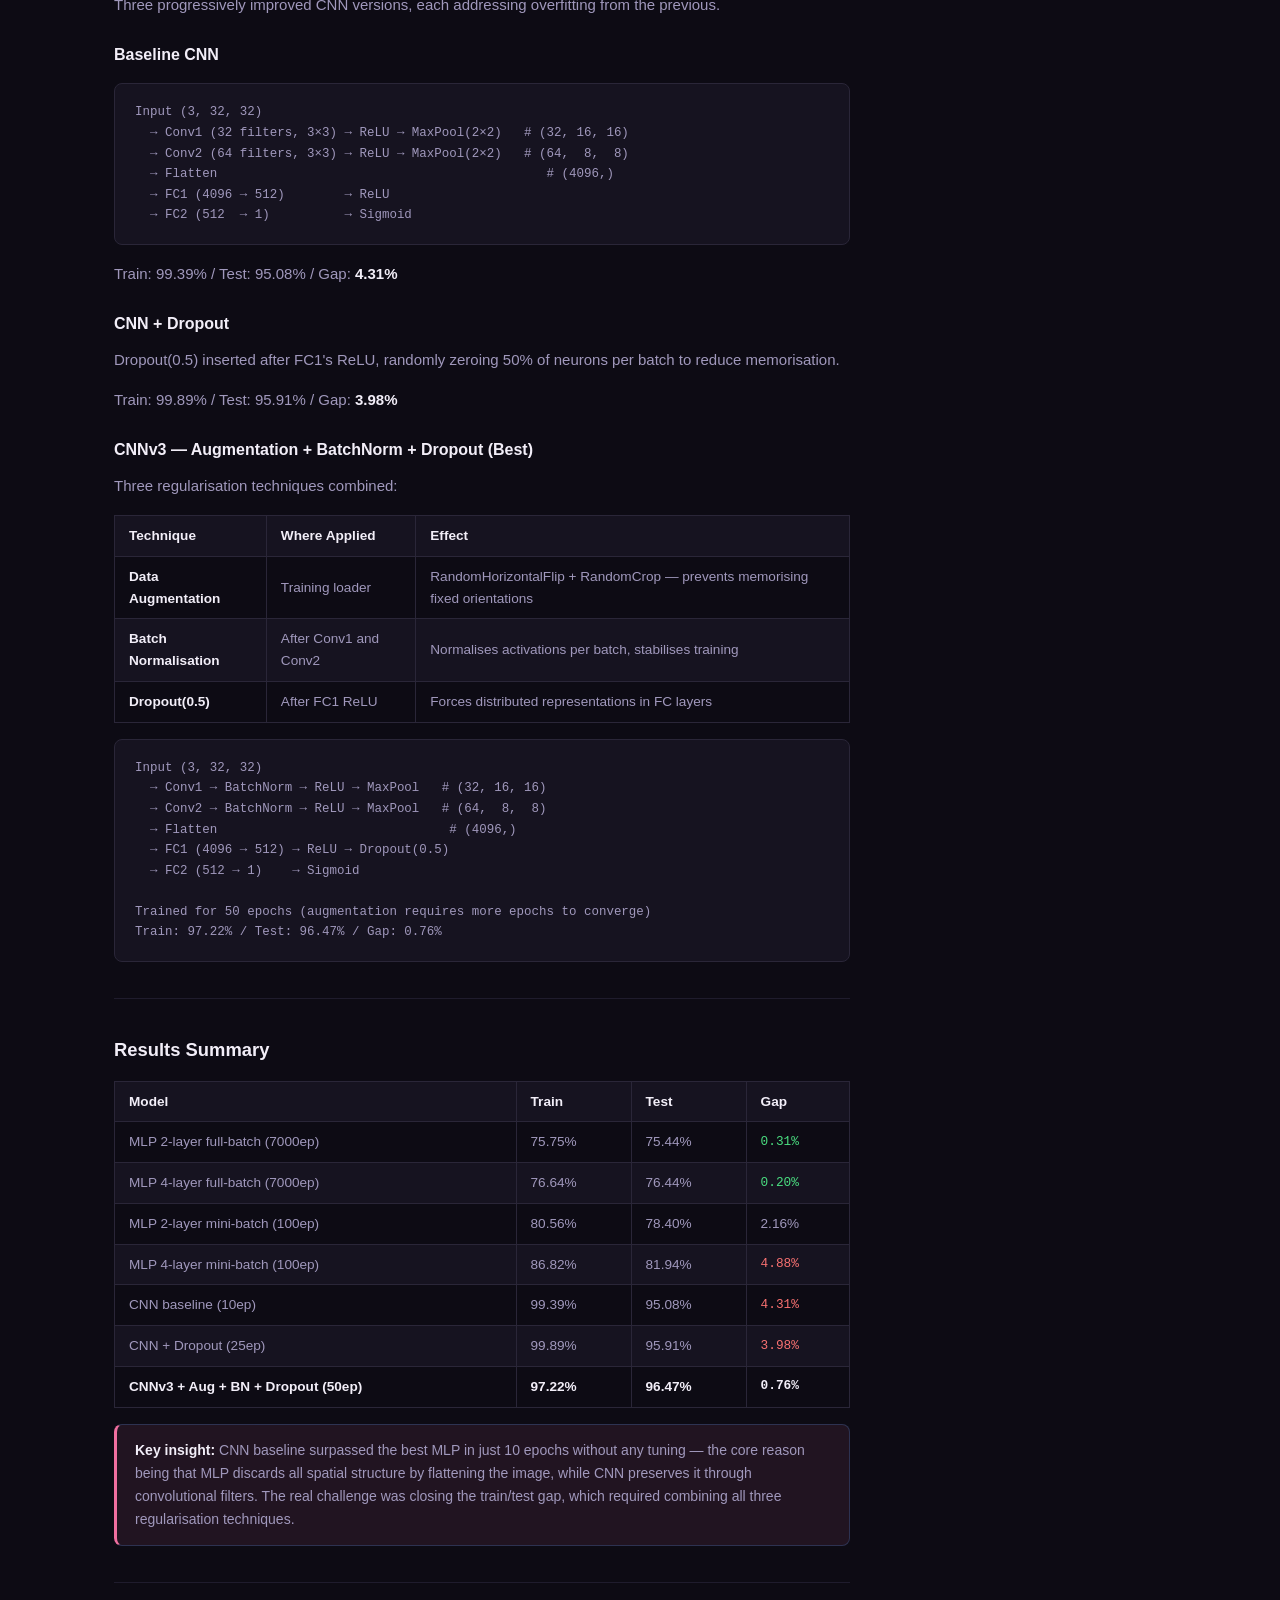
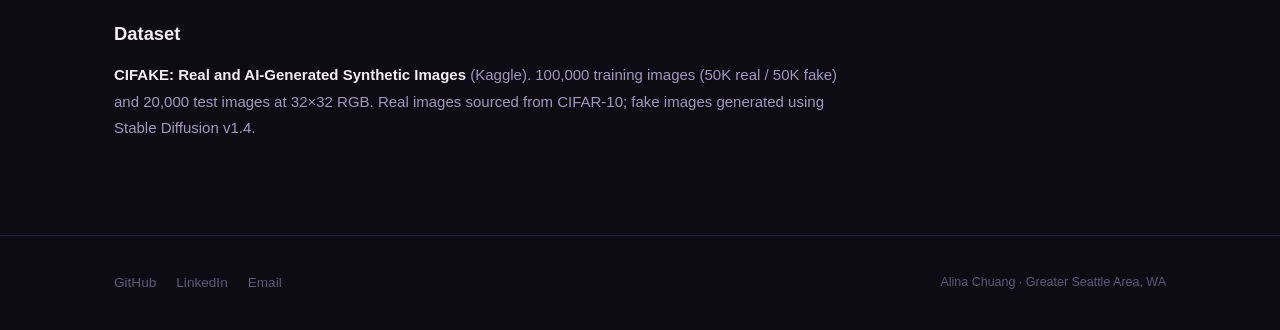
==== commit 90867996: "Add Sell Anything and Sketch Recognition; tag MLP/CNN and UE5 - New projects: Sell Anything (flagshi" ====
--- a/ai-detector.html
+++ b/ai-detector.html
@@ -29,6 +29,8 @@
     <div class="card-tags" style="margin-bottom: 14px;">
       <span class="tag tag-ml">Deep Learning</span>
       <span class="tag tag-ml">Computer Vision</span>
+      <span class="tag tag-ml">MLP</span>
+      <span class="tag tag-ml">CNN</span>
       <span class="tag tag-ml">PyTorch</span>
       <span class="tag tag-ml">NumPy</span>
     </div>
--- a/style.css
+++ b/style.css
@@ -232,6 +232,26 @@
 .stat-label { font-size: .65rem; color: var(--text-muted); text-transform: uppercase; letter-spacing: .05em; }
 .card-stack { font-size: .72rem; font-family: var(--mono); color: var(--text-muted); }
 
+/* Flagship project: full row, image left and text right (desktop); the rest two per row */
+@media (min-width: 769px) {
+  .projects-grid { grid-template-columns: repeat(2, minmax(0, 1fr)); }
+  .project-card.flagship {
+    grid-column: 1 / -1;
+    display: grid; grid-template-columns: minmax(0, 1.35fr) minmax(0, 1fr);
+    column-gap: 28px; row-gap: 14px; align-content: start;
+  }
+  .project-card.flagship > * { grid-column: 2; }
+  .project-card.flagship > .card-thumb {
+    grid-column: 1; grid-row: 1 / span 6;
+    margin: -24px 0 -24px -24px; aspect-ratio: auto;
+    border-radius: var(--r-lg) 0 0 var(--r-lg);
+  }
+  .project-card.flagship > p { flex-grow: 0; }
+  /* show the whole game frame; the game's own paper colour fills the rest */
+  .project-card.flagship > .card-thumb { background: #f5f2eb; }
+  .project-card.flagship > .card-thumb img { object-fit: contain; }
+}
+
 /* ── About ───────────────────────────────────────────── */
 .about-grid { display: grid; grid-template-columns: 1fr 260px; gap: 56px; align-items: start; }
 .about-text p { color: var(--text-sec); margin-bottom: 14px; line-height: 1.75; font-size: .9375rem; }
@@ -397,6 +417,13 @@
                    letter-spacing: .06em; margin-top: 4px; }
 
 .proj-sidebar { display: flex; flex-direction: column; gap: 14px; position: sticky; top: 72px; }
+
+/* Wide code and tables scroll inside their own box instead of widening the page on phones:
+   a grid item's min-content width would otherwise stretch the whole column */
+.proj-grid > * { min-width: 0; }
+@media (max-width: 768px) {
+  .compare-table { display: block; overflow-x: auto; }
+}
 
 /* ── Responsive ──────────────────────────────────────── */
 @media (max-width: 768px) {
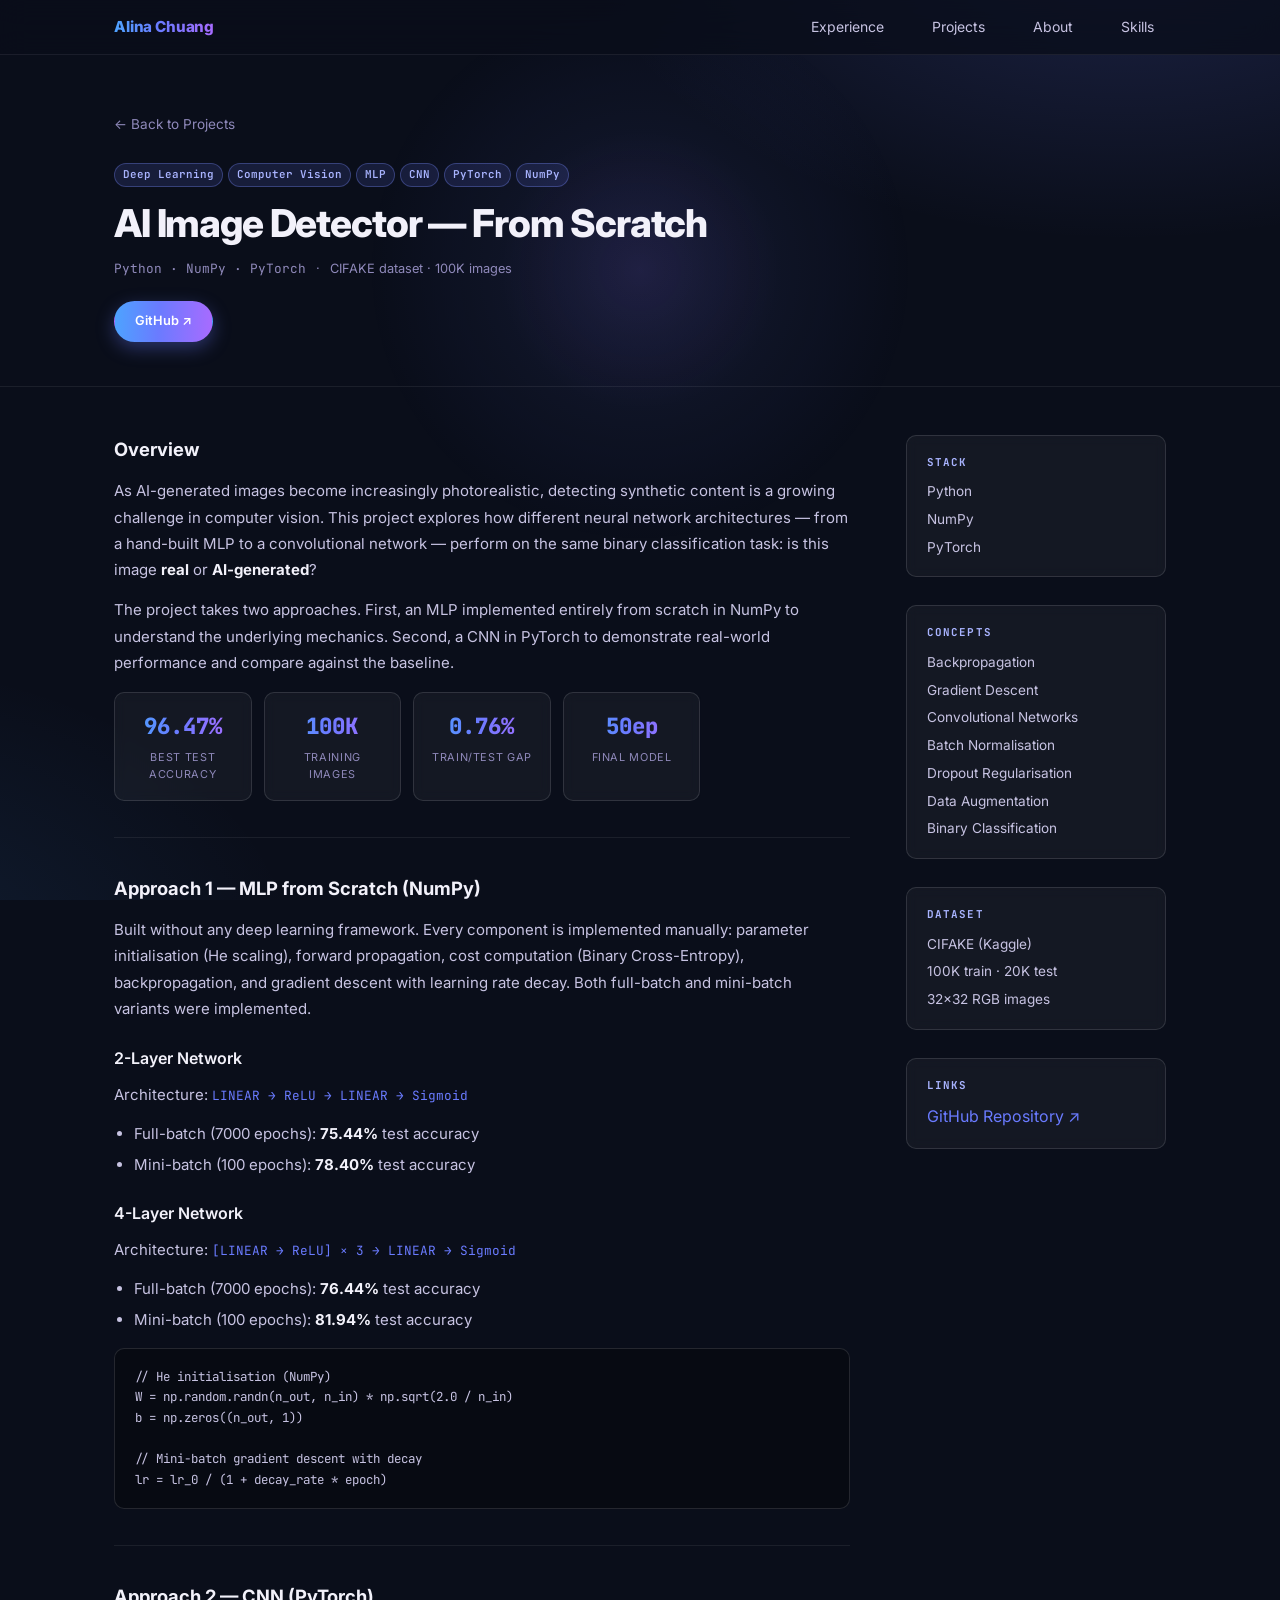
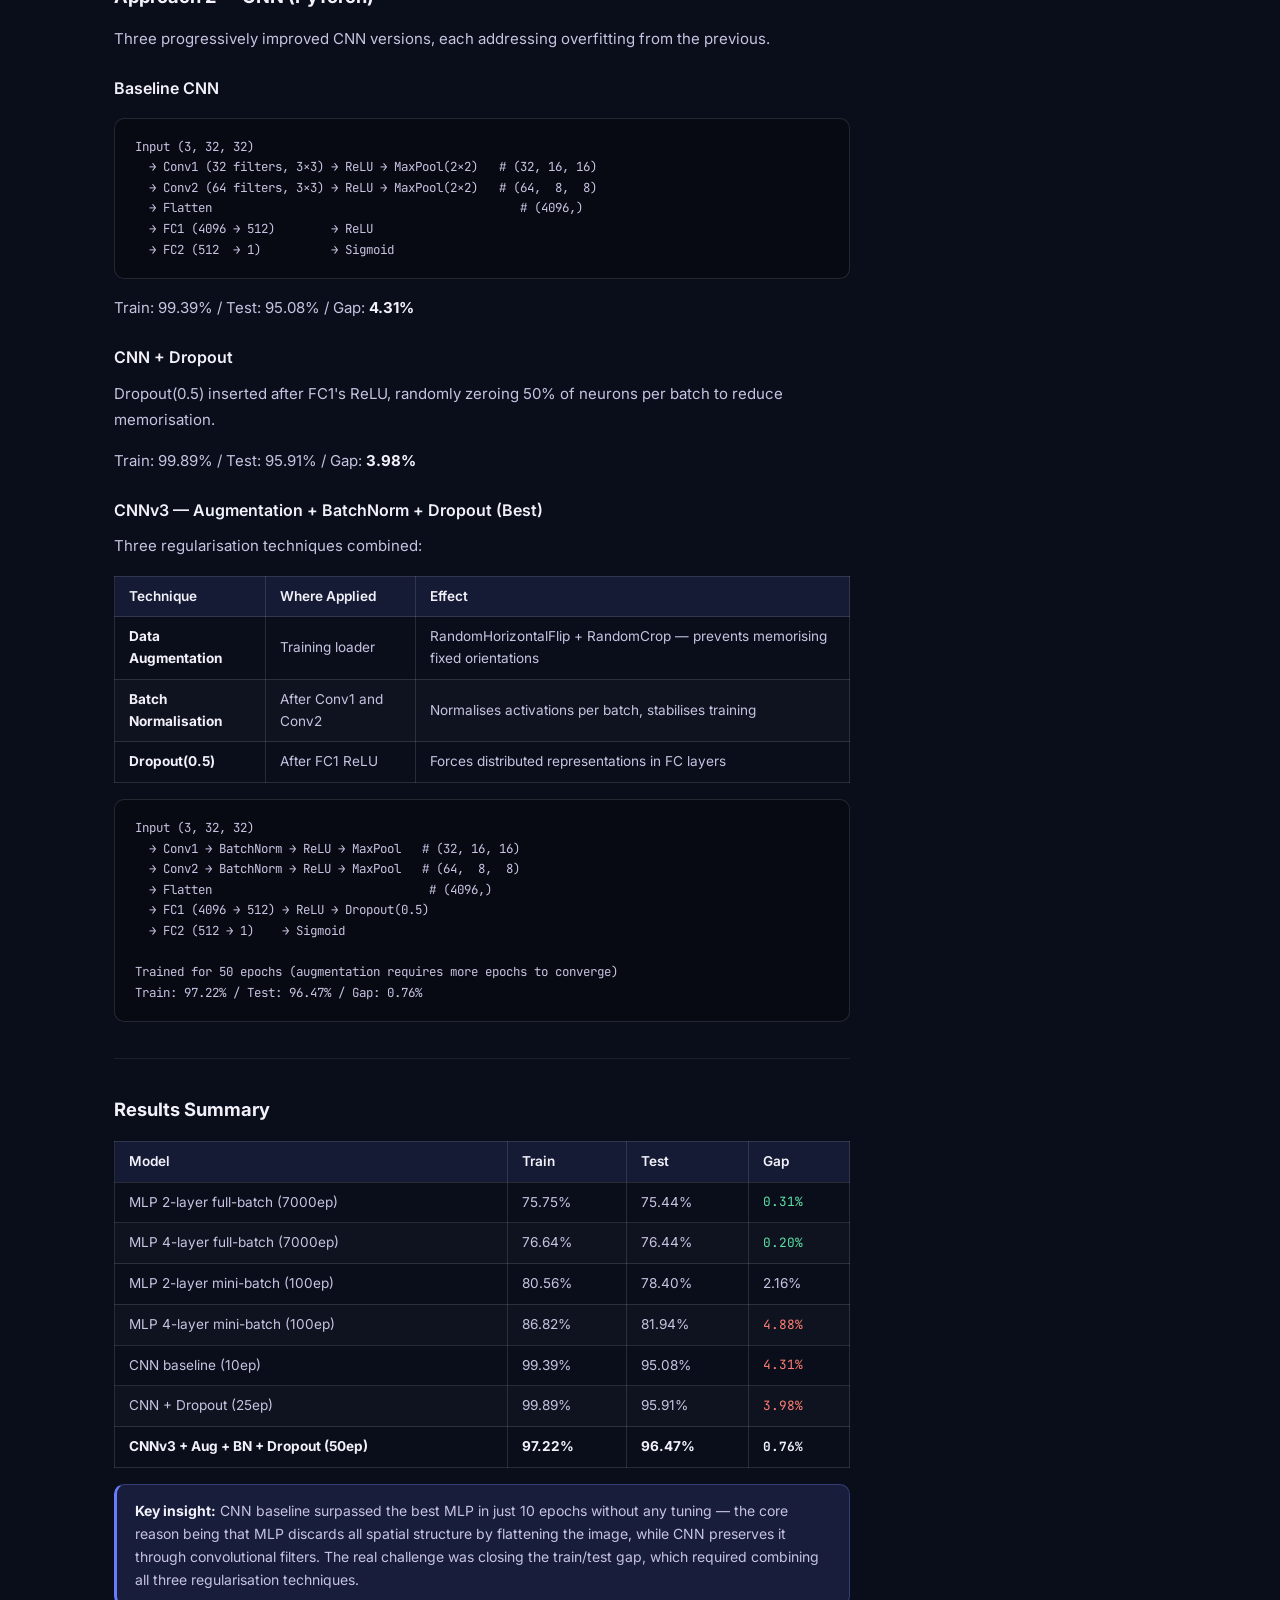
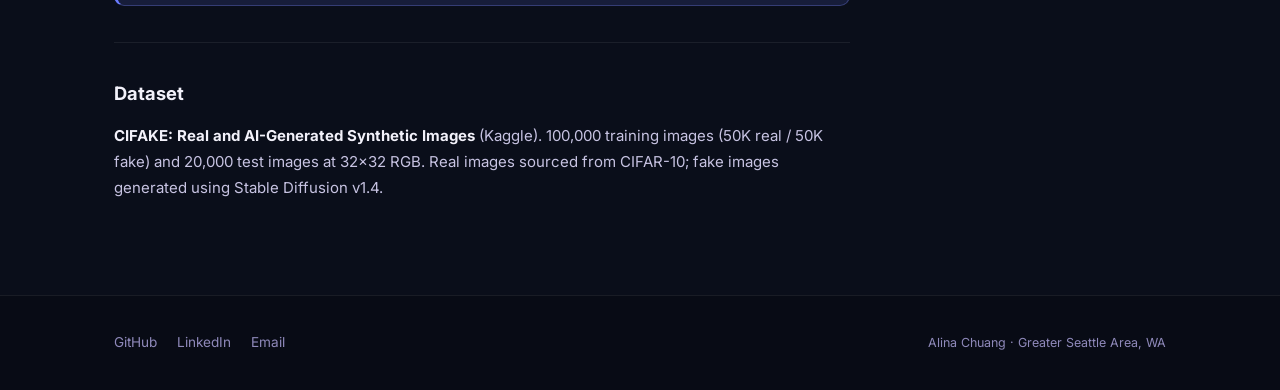
==== commit 77095cd2: "Restyle in navy and blue-to-violet; add pointer light and recommendations - New palette: navy backgr" ====
--- a/ai-detector.html
+++ b/ai-detector.html
@@ -5,6 +5,9 @@
   <meta name="viewport" content="width=device-width, initial-scale=1.0">
   <title>AI Image Detector — Alina Chuang</title>
   <meta name="description" content="Binary classifier for real vs AI-generated images. MLP from scratch in NumPy, CNN in PyTorch. 96.47% test accuracy on CIFAKE.">
+  <link rel="preconnect" href="https://fonts.googleapis.com">
+  <link rel="preconnect" href="https://fonts.gstatic.com" crossorigin>
+  <link href="https://fonts.googleapis.com/css2?family=Inter:wght@400;500;600;700;800&family=JetBrains+Mono:wght@400;600;700&display=swap" rel="stylesheet">
   <link rel="stylesheet" href="style.css">
 </head>
 <body>
@@ -300,5 +303,6 @@
   </div>
 </footer>
 
+<script src="glow.js" defer></script>
 </body>
 </html>
--- a/style.css
+++ b/style.css
@@ -3,32 +3,37 @@
    ============================================================ */
 
 :root {
-  --bg:          #0d0b14;
-  --bg-card:     #161320;
-  --bg-hover:    #1e1b2c;
-  --border:      #2a2638;
-  --border-sub:  #1f1c2d;
-
-  --text:        #f2eef8;
-  --text-sec:    #a098bc;
-  --text-muted:  #5e5878;
-
-  --accent:      #f06fa0;
-  --accent-h:    #f891b8;
-  --accent-bg:   rgba(240,111,160,0.09);
-
-  --orange:      #fb923c;
-  --green:       #4ade80;
-  --purple:      #c084fc;
-  --red:         #f87171;
-
-  --r:    8px;
-  --r-sm: 4px;
-  --r-lg: 12px;
-  --t:    150ms ease;
-
-  --sans: -apple-system, BlinkMacSystemFont, 'Segoe UI', sans-serif;
-  --mono: 'JetBrains Mono', 'Fira Code', Consolas, monospace;
+  /* Palette: deep navy, a blue → indigo → violet gradient, gold for numbering */
+  --bg:          #0a0e1a;
+  --bg-card:     rgba(255,255,255,0.045);
+  --bg-hover:    rgba(255,255,255,0.075);
+  --border:      rgba(255,255,255,0.12);
+  --border-sub:  rgba(255,255,255,0.07);
+
+  --text:        #f2f1fa;
+  --text-sec:    #c7c3e2;
+  --text-muted:  #8f89ba;
+
+  --accent:      #6a7bff;
+  --accent-h:    #a9b4ff;
+  --accent-bg:   rgba(106,123,255,0.14);
+  --blue:        #4da3ff;
+  --violet:      #a86bff;
+  --gold:        #f4c26f;
+  --grad:        linear-gradient(92deg, #4da3ff, #6a7bff 45%, #a86bff);
+
+  --orange:      #f0b355;
+  --green:       #5ce0a5;
+  --purple:      #a86bff;
+  --red:         #ff7d73;
+
+  --r:    10px;
+  --r-sm: 6px;
+  --r-lg: 14px;
+  --t:    180ms ease;
+
+  --sans: 'Inter', -apple-system, BlinkMacSystemFont, 'Segoe UI', sans-serif;
+  --mono: 'JetBrains Mono', ui-monospace, Menlo, Consolas, monospace;
 }
 
 *, *::before, *::after { box-sizing: border-box; margin: 0; padding: 0; }
@@ -46,7 +51,7 @@
 /* ── Nav ─────────────────────────────────────────────── */
 nav {
   position: sticky; top: 0; z-index: 100;
-  background: rgba(13,11,20,0.88);
+  background: rgba(10,14,26,0.78);
   backdrop-filter: blur(14px);
   border-bottom: 1px solid var(--border-sub);
 }
@@ -153,11 +158,11 @@
 .card-thumb-placeholder::before {
   content: '';
   position: absolute; inset: 0;
-  background: radial-gradient(ellipse at 30% 40%, rgba(240,111,160,.18) 0%, transparent 60%),
-              radial-gradient(ellipse at 70% 65%, rgba(251,146,60,.1) 0%, transparent 55%);
+  background: radial-gradient(ellipse at 30% 40%, rgba(106,123,255,.22) 0%, transparent 60%),
+              radial-gradient(ellipse at 70% 65%, rgba(77,163,255,.12) 0%, transparent 55%);
 }
 .card-thumb-placeholder span {
-  font-size: .72rem; font-family: var(--mono); color: rgba(240,111,160,.65);
+  font-size: .72rem; font-family: var(--mono); color: var(--accent-h);
   letter-spacing: .1em; text-transform: uppercase; position: relative; z-index: 1;
   text-align: center; padding: 0 20px;
 }
@@ -195,7 +200,7 @@
   box-shadow: 0 1px 4px rgba(0,0,0,.06);
   cursor: pointer;
 }
-.project-card:hover { border-color: var(--accent); transform: translateY(-2px); box-shadow: 0 8px 28px rgba(240,111,160,.12); }
+.project-card:hover { border-color: var(--accent); transform: translateY(-2px); box-shadow: 0 14px 40px rgba(106,123,255,.16); }
 .project-card.featured { border-color: rgba(88,166,255,.35); }
 
 .card-top { display: flex; justify-content: space-between; align-items: flex-start; gap: 10px; }
@@ -252,6 +257,30 @@
   .project-card.flagship > .card-thumb img { object-fit: contain; }
 }
 
+/* "Then → now" block on a project that upgrades an earlier one */
+.upgrade {
+  border: 1px solid rgba(122,140,255,.35); background: var(--accent-bg);
+  border-radius: var(--r); padding: 12px 14px;
+  display: flex; flex-direction: column; gap: 6px;
+}
+.upgrade-head {
+  font-size: .65rem; font-family: var(--mono); text-transform: uppercase; letter-spacing: .06em;
+  color: var(--accent); margin-bottom: 2px;
+}
+.upgrade-head a { color: var(--accent); text-decoration: underline; text-underline-offset: 2px; }
+.upgrade-row {
+  display: grid; grid-template-columns: minmax(0,1fr) 3.4em 1.2em 3.4em 4.6em;
+  align-items: baseline; font-family: var(--mono); font-size: .8rem;
+}
+.u-label { font-family: var(--sans); color: var(--text-sec); font-size: .78rem; }
+.u-old   { color: var(--text-muted); text-align: right; text-decoration: line-through; }
+.u-arrow { color: var(--text-muted); text-align: center; }
+.u-new   { color: var(--text); font-weight: 700; }
+.u-chip  {
+  justify-self: end; font-size: .65rem; color: var(--accent);
+  border: 1px solid rgba(122,140,255,.4); border-radius: 20px; padding: 0 7px;
+}
+
 /* ── About ───────────────────────────────────────────── */
 .about-grid { display: grid; grid-template-columns: 1fr 260px; gap: 56px; align-items: start; }
 .about-text p { color: var(--text-sec); margin-bottom: 14px; line-height: 1.75; font-size: .9375rem; }
@@ -401,7 +430,7 @@
 .compare-table .bad  { color: var(--red);   font-family: var(--mono); font-size: .8rem; }
 
 .callout {
-  background: var(--accent-bg); border: 1px solid rgba(88,166,255,.22);
+  background: var(--accent-bg); border: 1px solid rgba(122,140,255,.3);
   border-left: 3px solid var(--accent); border-radius: var(--r);
   padding: 14px 18px; margin: 16px 0; font-size: .875rem; color: var(--text-sec); line-height: 1.65;
 }
@@ -439,3 +468,150 @@
   .projects-grid { grid-template-columns: 1fr; }
   .card-stats { grid-template-columns: repeat(3,1fr); }
 }
+
+/* ============================================================
+   Theme layer: navy + blue→violet gradient, gold numbering,
+   and a pointer light (glow.js sets --mx/--my and --cx/--cy)
+   ============================================================ */
+
+body {
+  font-family: var(--sans);
+  background:
+    radial-gradient(900px 520px at 88% -8%, rgba(106,123,255,.20), transparent 60%),
+    radial-gradient(760px 520px at -12% 108%, rgba(77,163,255,.11), transparent 60%),
+    var(--bg);
+  background-attachment: fixed;
+}
+::selection { background: rgba(106,123,255,.45); color: #fff; }
+
+/* Page light: a soft two-tone glow under the pointer (desktop only, see glow.js) */
+body.has-glow::before {
+  content: ""; position: fixed; inset: 0; z-index: 0; pointer-events: none;
+  background:
+    radial-gradient(420px circle at var(--mx, 50%) var(--my, 30%), rgba(106,123,255,.11), transparent 65%),
+    radial-gradient(200px circle at var(--mx, 50%) var(--my, 30%), rgba(168,107,255,.08), transparent 70%);
+}
+body.has-glow > * { position: relative; z-index: 1; }
+body.has-glow > nav { position: sticky; z-index: 100; }
+
+/* Gradient text */
+.grad-text, .stat-value, .result-box .val, .nav-logo {
+  background: var(--grad); -webkit-background-clip: text; background-clip: text;
+  -webkit-text-fill-color: transparent; color: var(--accent-h);
+}
+
+/* Nav */
+.nav-logo { font-weight: 800; letter-spacing: -.01em; }
+.nav-links a { padding: 6px 12px; border-radius: 99px; transition: background var(--t), color var(--t); }
+.nav-links a:hover { background: var(--bg-hover); color: var(--text); }
+
+/* Hero */
+.hero-eyebrow { color: var(--accent-h); letter-spacing: .16em; font-weight: 600; }
+.hero-name { font-weight: 800; letter-spacing: -.035em; }
+.hero-role { font-weight: 600; }
+.hero-role .grad-text { font-weight: 700; }
+.hero-role .dot { color: var(--text-muted); }
+.hero-avatar {
+  border: 3px solid transparent;
+  background: linear-gradient(var(--bg), var(--bg)) padding-box, var(--grad) border-box;
+  box-shadow: 0 0 0 10px rgba(106,123,255,.08), 0 20px 60px rgba(106,123,255,.25);
+}
+
+/* Buttons: gradient pill and glass pill */
+.btn { border-radius: 99px; padding: 9px 20px; font-weight: 600; }
+.btn-primary, .btn-primary:hover {
+  background: var(--grad); color: #fff; border-color: transparent;
+  box-shadow: 0 6px 18px rgba(106,123,255,.35);
+}
+.btn-primary:hover { box-shadow: 0 10px 28px rgba(106,123,255,.5); transform: translateY(-1px); color: #fff; }
+.btn-outline { background: rgba(255,255,255,.05); border-color: var(--border); }
+.btn-outline:hover { background: rgba(255,255,255,.1); border-color: rgba(169,180,255,.5); }
+
+/* Section headings: gold italic number before each title */
+body { counter-reset: sec; }
+.sec-label { color: var(--accent-h); letter-spacing: .18em; font-weight: 600; }
+.sec-title { font-weight: 800; letter-spacing: -.02em; font-size: 1.9rem; }
+section > .container > .sec-title::before {
+  counter-increment: sec; content: counter(sec, decimal-leading-zero);
+  font-style: italic; font-weight: 600; color: var(--gold);
+  font-size: .62em; margin-right: .55em; vertical-align: .18em;
+}
+
+/* One tag style everywhere: calmer than three colours */
+.tag, .tag-ml, .tag-sys, .tag-game {
+  background: rgba(106,123,255,.14); color: var(--accent-h);
+  border: 1px solid rgba(122,140,255,.32); font-weight: 600;
+}
+
+/* Cards: glass panels whose border lights up under the pointer */
+.project-card, .edu-item, .skill-group, .sidebar-card, .award-item, .result-box, .upgrade, .rec-card {
+  position: relative; background: var(--bg-card); border-color: var(--border);
+  backdrop-filter: blur(6px);
+}
+.project-card::after, .edu-item::after, .skill-group::after, .sidebar-card::after,
+.award-item::after, .result-box::after, .rec-card::after {
+  content: ""; position: absolute; inset: -1px; border-radius: inherit; pointer-events: none;
+  padding: 1.5px;
+  background: radial-gradient(340px circle at var(--cx, -999px) var(--cy, -999px),
+              rgba(77,163,255,1), rgba(168,107,255,.9) 38%, transparent 72%);
+  -webkit-mask: linear-gradient(#000 0 0) content-box, linear-gradient(#000 0 0);
+  -webkit-mask-composite: xor; mask-composite: exclude;
+  opacity: 0; transition: opacity .25s ease;
+}
+.lit::after { opacity: 1; }
+.project-card:hover { border-color: rgba(122,140,255,.45); }
+.project-card.featured { border-color: var(--border); }
+.card-thumb { z-index: 0; }
+
+/* Numbers and small labels */
+.stat-value { font-weight: 800; font-size: 1.15rem; }
+.result-box .val { font-weight: 800; }
+.skill-group h4, .sidebar-card h4 { color: var(--accent-h); }
+.skill-list li::before { content: ''; width: 5px; height: 5px; border-radius: 50%; background: var(--grad); }
+.exp-bullets li::before { color: var(--accent-h); }
+.edu-date, .exp-date { color: var(--text-muted); }
+.upgrade-head, .upgrade-head a, .u-chip { color: var(--accent-h); }
+.u-new { background: var(--grad); -webkit-background-clip: text; background-clip: text; -webkit-text-fill-color: transparent; }
+
+/* Detail pages */
+.proj-hero h1 { font-weight: 800; letter-spacing: -.03em; }
+.prose h2 { font-weight: 700; }
+.callout { border-left: 3px solid var(--accent); }
+.code-block { background: rgba(0,0,0,.28); }
+.compare-table th { background: rgba(106,123,255,.12); }
+.compare-table tr:nth-child(even) td { background: rgba(255,255,255,.025); }
+.compare-table .good { color: var(--green); }
+footer { background: rgba(0,0,0,.18); }
+
+@media (prefers-reduced-motion: reduce) {
+  .btn-primary:hover, .project-card:hover { transform: none; }
+}
+
+/* Recommendations: a verbatim pull quote, then the full text, then who wrote it */
+.rec-grid { display: grid; grid-template-columns: repeat(auto-fit, minmax(290px, 1fr)); gap: 18px; align-items: stretch; }
+.rec-card {
+  margin: 0; padding: 24px 24px 20px; border: 1px solid var(--border); border-radius: var(--r-lg);
+  display: flex; flex-direction: column; gap: 18px;
+}
+.rec-card blockquote { margin: 0; display: flex; flex-direction: column; gap: 10px; }
+.rec-card blockquote p { font-size: .85rem; color: var(--text-sec); line-height: 1.7; }
+.rec-card .rec-pull {
+  font-size: 1.02rem; font-weight: 600; color: var(--text); line-height: 1.55;
+  padding-top: 30px; position: relative; margin-bottom: 4px;
+}
+.rec-card .rec-pull::before {
+  content: "\201C"; position: absolute; top: -14px; left: -4px;
+  font-family: Georgia, 'Times New Roman', serif; font-size: 4.2rem; font-weight: 700; line-height: 1;
+  background: var(--grad); -webkit-background-clip: text; background-clip: text; -webkit-text-fill-color: transparent;
+}
+.rec-by { display: flex; gap: 12px; align-items: center; padding-top: 14px; border-top: 1px solid var(--border-sub); margin-top: auto; }
+.rec-by > span:last-child { display: flex; flex-direction: column; gap: 1px; min-width: 0; }
+.rec-by strong { font-size: .9rem; color: var(--text); }
+.rec-by span span { font-size: .78rem; color: var(--text-muted); }
+.rec-by .rec-rel { color: var(--accent-h); font-family: var(--mono); font-size: .7rem; }
+.rec-avatar {
+  flex-shrink: 0; width: 40px; height: 40px; border-radius: 50%;
+  display: grid; place-items: center; font-weight: 800; font-size: .8rem; color: #fff;
+  background: var(--grad); box-shadow: 0 4px 14px rgba(106,123,255,.35);
+}
+.rec-source { margin-top: 18px; font-size: .8rem; color: var(--text-muted); }
